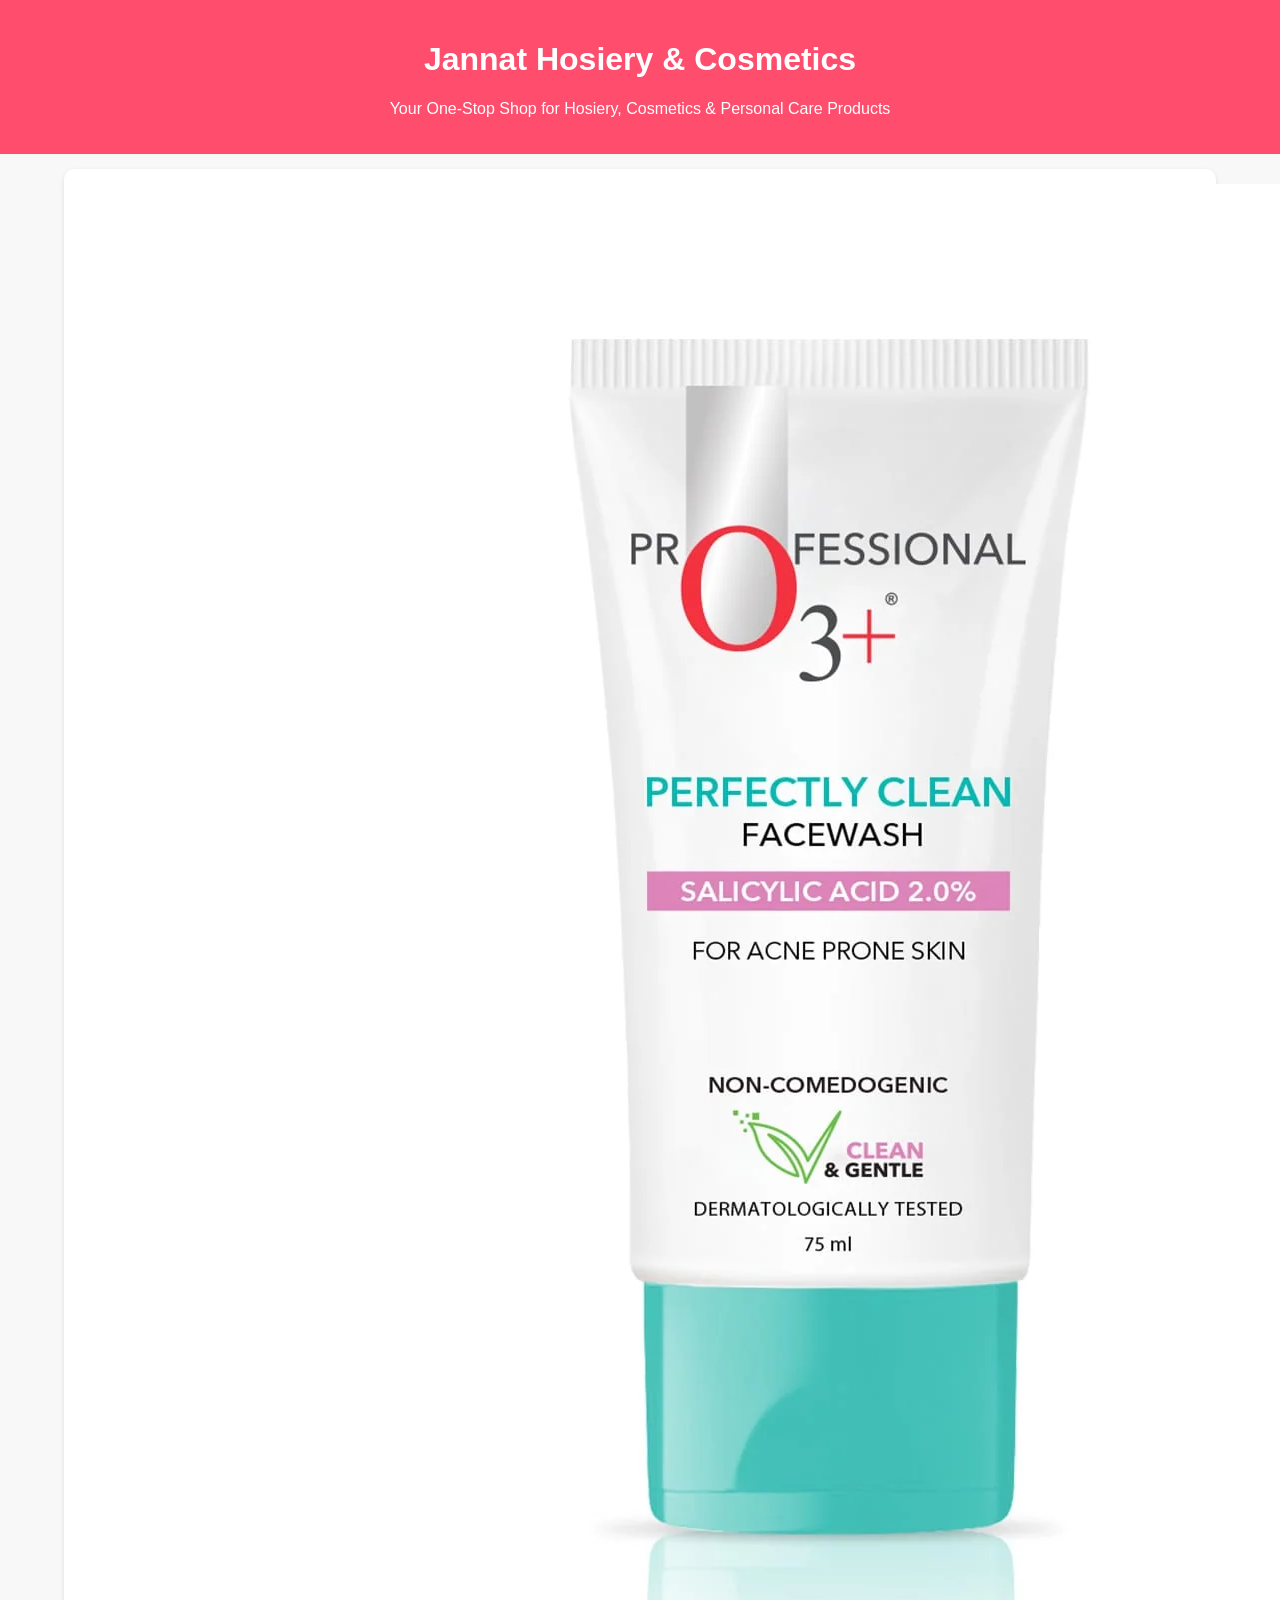
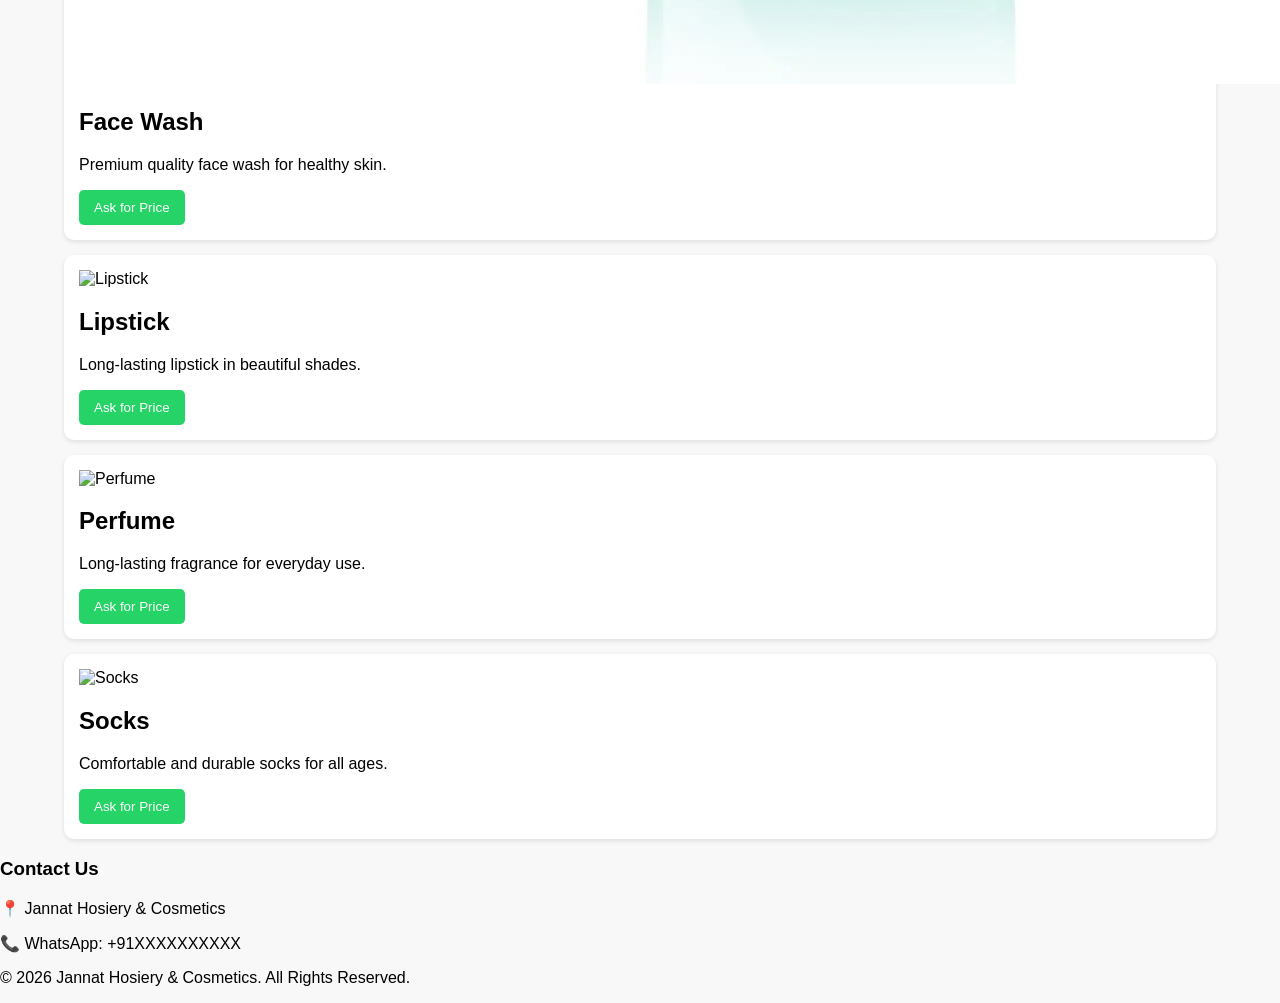
==== index.html @ c1fd45eb "Update index.html" ====
<!DOCTYPE html>
<html lang="en">

<head>
    <meta charset="UTF-8">
    <meta name="viewport" content="width=device-width, initial-scale=1.0">
    <title>Jannat Hosiery & Cosmetics</title>
    <link rel="stylesheet" href="style.css">
</head>

<body>

<header>
    <h1>Jannat Hosiery & Cosmetics</h1>
    <p>Your One-Stop Shop for Hosiery, Cosmetics & Personal Care Products</p>
</header>

<div class="container">

    <div class="product-grid">

        <div class="product">
            <img src="facewash.jpg" alt="Face Wash">

            <h2>Face Wash</h2>

            <p>Premium quality face wash for healthy skin.</p>

            <button onclick="askPrice('Face Wash')">
                Ask for Price
            </button>
        </div>

        <div class="product">
            <img src="https://via.placeholder.com/250x250?text=Lipstick" alt="Lipstick">

            <h2>Lipstick</h2>

            <p>Long-lasting lipstick in beautiful shades.</p>

            <button onclick="askPrice('Lipstick')">
                Ask for Price
            </button>
        </div>

        <div class="product">
            <img src="https://via.placeholder.com/250x250?text=Perfume" alt="Perfume">

            <h2>Perfume</h2>

            <p>Long-lasting fragrance for everyday use.</p>

            <button onclick="askPrice('Perfume')">
                Ask for Price
            </button>
        </div>

        <div class="product">
            <img src="https://via.placeholder.com/250x250?text=Socks" alt="Socks">

            <h2>Socks</h2>

            <p>Comfortable and durable socks for all ages.</p>

            <button onclick="askPrice('Socks')">
                Ask for Price
            </button>
        </div>

    </div>

</div>

<footer>
    <h3>Contact Us</h3>
    <p>📍 Jannat Hosiery & Cosmetics</p>
    <p>📞 WhatsApp: +91XXXXXXXXXX</p>
    <p>&copy; 2026 Jannat Hosiery & Cosmetics. All Rights Reserved.</p>
</footer>

<script src="script.js"></script>

</body>

</html>
---- style.css ----
body {
    font-family: Arial, sans-serif;
    margin: 0;
    padding: 0;
    background: #f8f8f8;
}

header {
    background: #ff4d6d;
    color: white;
    padding: 20px;
    text-align: center;
}

.container {
    width: 90%;
    margin: auto;
}

.product {
    background: white;
    padding: 15px;
    margin: 15px 0;
    border-radius: 10px;
    box-shadow: 0 2px 5px rgba(0,0,0,0.1);
}

button {
    background: #25D366;
    color: white;
    border: none;
    padding: 10px 15px;
    border-radius: 5px;
    cursor: pointer;
}
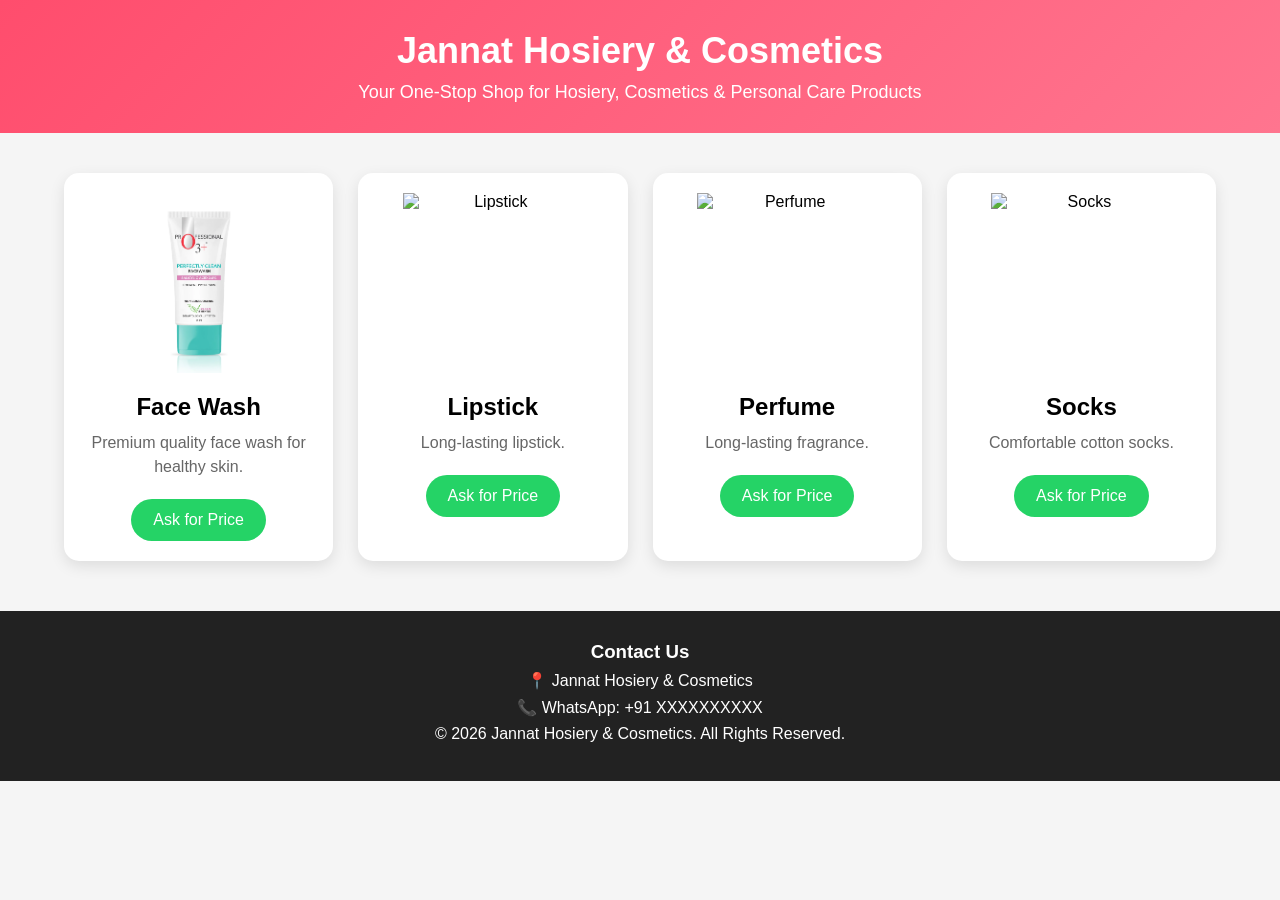
==== commit 68b18fa0: "Update index.html" ====
--- a/index.html
+++ b/index.html
@@ -5,80 +5,39 @@
     <meta charset="UTF-8">
     <meta name="viewport" content="width=device-width, initial-scale=1.0">
     <title>Jannat Hosiery & Cosmetics</title>
+
     <link rel="stylesheet" href="style.css">
 </head>
 
 <body>
 
-<header>
-    <h1>Jannat Hosiery & Cosmetics</h1>
-    <p>Your One-Stop Shop for Hosiery, Cosmetics & Personal Care Products</p>
-</header>
+    <header>
+        <h1>Jannat Hosiery & Cosmetics</h1>
+        <p>Your One-Stop Shop for Hosiery, Cosmetics & Personal Care Products</p>
+    </header>
 
-<div class="container">
+    <div class="container">
 
-    <div class="product-grid">
-
-        <div class="product">
-            <img src="facewash.jpg" alt="Face Wash">
-
-            <h2>Face Wash</h2>
-
-            <p>Premium quality face wash for healthy skin.</p>
-
-            <button onclick="askPrice('Face Wash')">
-                Ask for Price
-            </button>
-        </div>
-
-        <div class="product">
-            <img src="https://via.placeholder.com/250x250?text=Lipstick" alt="Lipstick">
-
-            <h2>Lipstick</h2>
-
-            <p>Long-lasting lipstick in beautiful shades.</p>
-
-            <button onclick="askPrice('Lipstick')">
-                Ask for Price
-            </button>
-        </div>
-
-        <div class="product">
-            <img src="https://via.placeholder.com/250x250?text=Perfume" alt="Perfume">
-
-            <h2>Perfume</h2>
-
-            <p>Long-lasting fragrance for everyday use.</p>
-
-            <button onclick="askPrice('Perfume')">
-                Ask for Price
-            </button>
-        </div>
-
-        <div class="product">
-            <img src="https://via.placeholder.com/250x250?text=Socks" alt="Socks">
-
-            <h2>Socks</h2>
-
-            <p>Comfortable and durable socks for all ages.</p>
-
-            <button onclick="askPrice('Socks')">
-                Ask for Price
-            </button>
-        </div>
+        <!-- Products will appear here automatically -->
+        <div id="products" class="product-grid"></div>
 
     </div>
 
-</div>
+    <footer>
+        <h3>Contact Us</h3>
 
-<footer>
-    <h3>Contact Us</h3>
-    <p>📍 Jannat Hosiery & Cosmetics</p>
-    <p>📞 WhatsApp: +91XXXXXXXXXX</p>
-    <p>&copy; 2026 Jannat Hosiery & Cosmetics. All Rights Reserved.</p>
-</footer>
+        <p>📍 Jannat Hosiery & Cosmetics</p>
 
-<script src="script.js"></script>
+        <p>📞 WhatsApp: +91 XXXXXXXXXX</p>
+
+        <p>&copy; 2026 Jannat Hosiery & Cosmetics. All Rights Reserved.</p>
+    </footer>
+
+    <!-- Load products first -->
+    <script src="products.js"></script>
+
+    <!-- Then load JavaScript -->
+    <script src="script.js"></script>
 
 </body>
 
--- a/style.css
+++ b/style.css
@@ -1,35 +1,134 @@
-body {
-    font-family: Arial, sans-serif;
-    margin: 0;
-    padding: 0;
-    background: #f8f8f8;
+*{
+    margin:0;
+    padding:0;
+    box-sizing:border-box;
+    font-family:Arial, Helvetica, sans-serif;
 }
 
-header {
-    background: #ff4d6d;
-    color: white;
-    padding: 20px;
-    text-align: center;
+body{
+    background:#f5f5f5;
 }
 
-.container {
-    width: 90%;
-    margin: auto;
+/* Header */
+
+header{
+    background:linear-gradient(135deg,#ff4d6d,#ff758f);
+    color:white;
+    text-align:center;
+    padding:30px 20px;
 }
 
-.product {
-    background: white;
-    padding: 15px;
-    margin: 15px 0;
-    border-radius: 10px;
-    box-shadow: 0 2px 5px rgba(0,0,0,0.1);
+header h1{
+    font-size:36px;
+    margin-bottom:10px;
 }
 
-button {
-    background: #25D366;
-    color: white;
-    border: none;
-    padding: 10px 15px;
-    border-radius: 5px;
-    cursor: pointer;
+header p{
+    font-size:18px;
 }
+
+/* Container */
+
+.container{
+    width:90%;
+    max-width:1400px;
+    margin:40px auto;
+}
+
+/* Product Grid */
+
+.product-grid{
+    display:grid;
+    grid-template-columns:repeat(auto-fit,minmax(250px,1fr));
+    gap:25px;
+}
+
+/* Product Card */
+
+.product{
+    background:white;
+    border-radius:15px;
+    padding:20px;
+    text-align:center;
+    box-shadow:0 5px 15px rgba(0,0,0,0.1);
+    transition:0.3s;
+}
+
+.product:hover{
+    transform:translateY(-8px);
+}
+
+/* Images */
+
+.product img{
+    width:180px;
+    height:180px;
+    object-fit:contain;
+    display:block;
+    margin:0 auto 20px;
+}
+
+/* Product Name */
+
+.product h2{
+    font-size:24px;
+    margin-bottom:10px;
+}
+
+/* Description */
+
+.product p{
+    color:#666;
+    margin-bottom:20px;
+    line-height:1.5;
+}
+
+/* Button */
+
+button{
+    background:#25D366;
+    color:white;
+    border:none;
+    padding:12px 22px;
+    border-radius:30px;
+    cursor:pointer;
+    font-size:16px;
+    transition:0.3s;
+}
+
+button:hover{
+    background:#1ea952;
+}
+
+/* Footer */
+
+footer{
+    background:#222;
+    color:white;
+    text-align:center;
+    padding:30px 20px;
+    margin-top:50px;
+}
+
+footer p{
+    margin:8px 0;
+}
+
+/* Mobile */
+
+@media(max-width:768px){
+
+header h1{
+    font-size:28px;
+}
+
+.product img{
+    width:150px;
+    height:150px;
+}
+
+button{
+    width:100%;
+}
+
+}
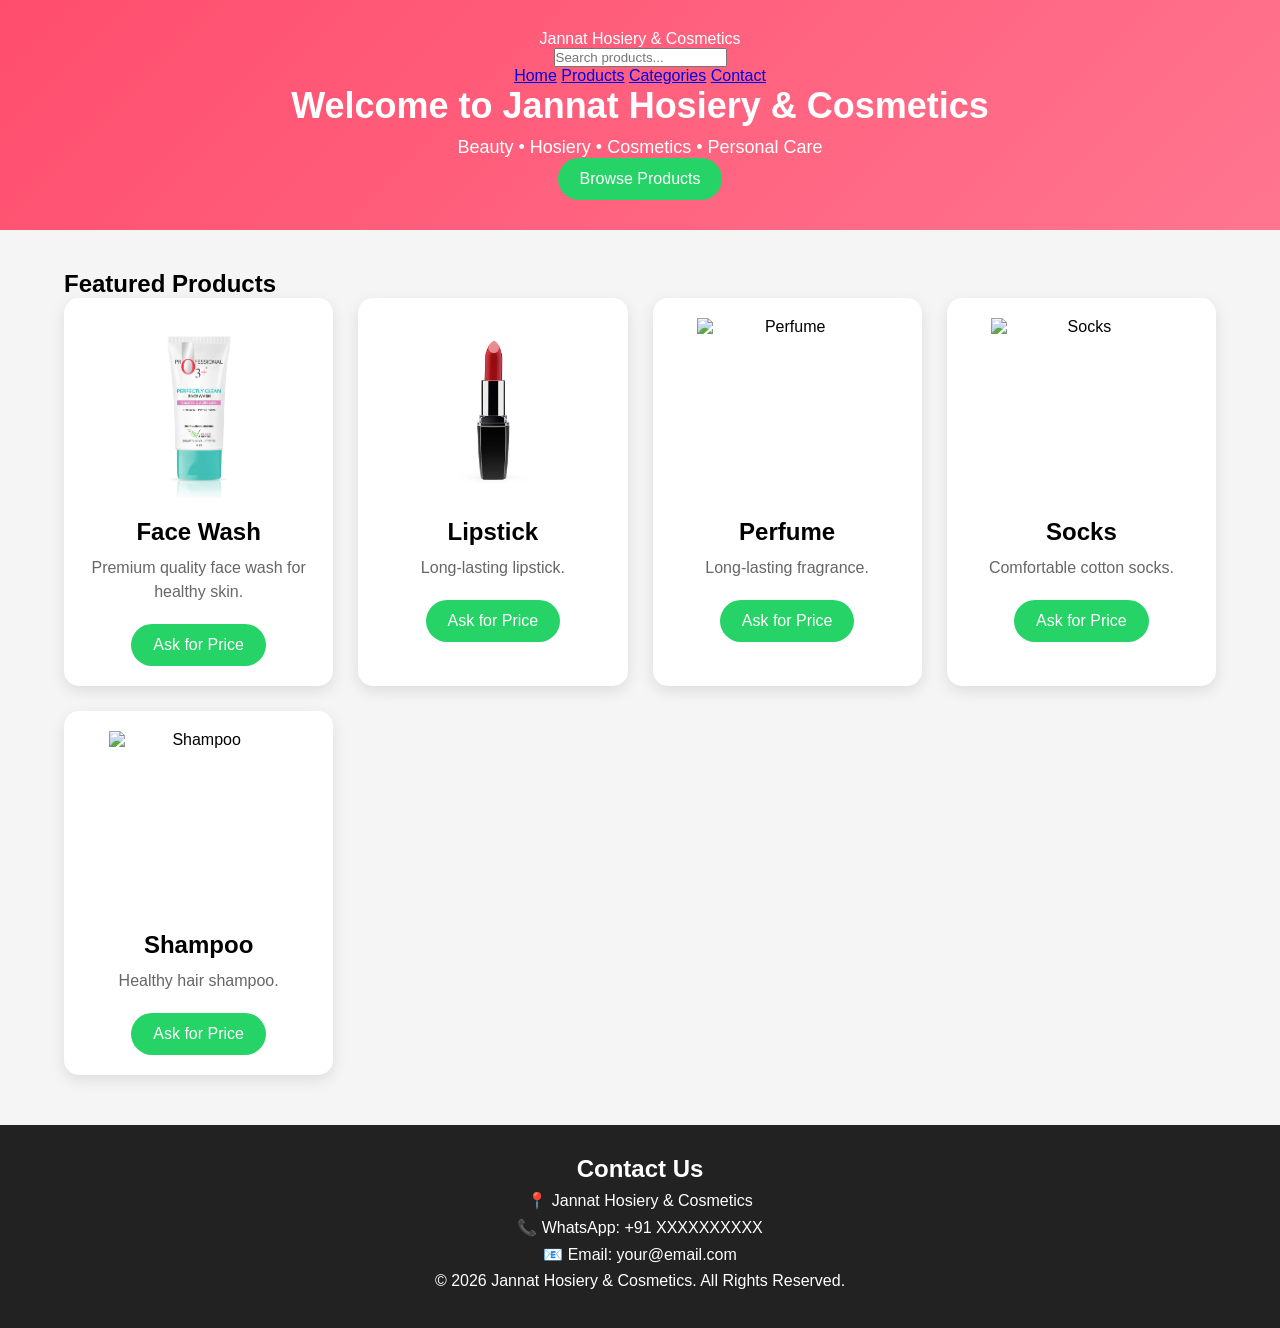
==== commit 3d4cb3b1: "Update index.html" ====
--- a/index.html
+++ b/index.html
@@ -11,32 +11,87 @@
 
 <body>
 
+    <!-- Navigation Bar -->
     <header>
-        <h1>Jannat Hosiery & Cosmetics</h1>
-        <p>Your One-Stop Shop for Hosiery, Cosmetics & Personal Care Products</p>
+
+        <div class="navbar">
+
+            <div class="logo">
+                Jannat Hosiery & Cosmetics
+            </div>
+
+            <div class="search-box">
+                <input
+                    type="text"
+                    id="search"
+                    placeholder="Search products...">
+            </div>
+
+            <nav>
+
+                <a href="#">Home</a>
+
+                <a href="#products-section">Products</a>
+
+                <a href="#">Categories</a>
+
+                <a href="#contact">Contact</a>
+
+            </nav>
+
+        </div>
+
+        <div class="hero">
+
+            <h1>Welcome to Jannat Hosiery & Cosmetics</h1>
+
+            <p>
+                Beauty • Hosiery • Cosmetics • Personal Care
+            </p>
+
+            <button onclick="document.getElementById('products-section').scrollIntoView({behavior:'smooth'})">
+                Browse Products
+            </button>
+
+        </div>
+
     </header>
 
-    <div class="container">
+    <!-- Products -->
 
-        <!-- Products will appear here automatically -->
+    <section class="container" id="products-section">
+
+        <h2 class="section-title">
+            Featured Products
+        </h2>
+
         <div id="products" class="product-grid"></div>
 
-    </div>
+    </section>
 
-    <footer>
-        <h3>Contact Us</h3>
+    <!-- Contact -->
+
+    <footer id="contact">
+
+        <h2>Contact Us</h2>
 
         <p>📍 Jannat Hosiery & Cosmetics</p>
 
         <p>📞 WhatsApp: +91 XXXXXXXXXX</p>
 
-        <p>&copy; 2026 Jannat Hosiery & Cosmetics. All Rights Reserved.</p>
+        <p>📧 Email: your@email.com</p>
+
+        <p>
+            © 2026 Jannat Hosiery & Cosmetics.
+            All Rights Reserved.
+        </p>
+
     </footer>
 
-    <!-- Load products first -->
+    <!-- Product Data -->
     <script src="products.js"></script>
 
-    <!-- Then load JavaScript -->
+    <!-- Website Functions -->
     <script src="script.js"></script>
 
 </body>
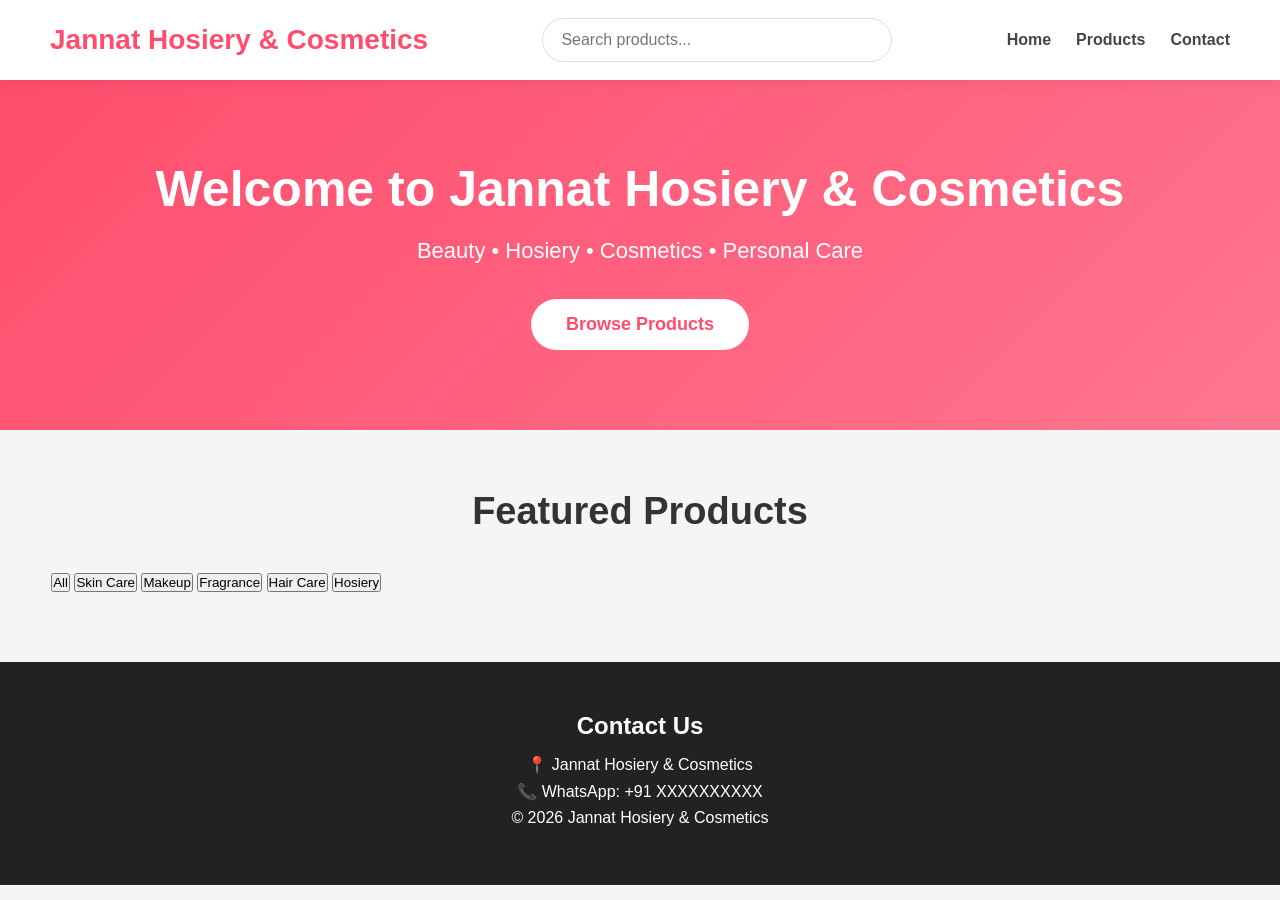
==== commit 25a10794: "Update index.html" ====
--- a/index.html
+++ b/index.html
@@ -5,94 +5,98 @@
     <meta charset="UTF-8">
     <meta name="viewport" content="width=device-width, initial-scale=1.0">
     <title>Jannat Hosiery & Cosmetics</title>
-
     <link rel="stylesheet" href="style.css">
 </head>
 
 <body>
 
-    <!-- Navigation Bar -->
-    <header>
+<header>
 
-        <div class="navbar">
+<div class="navbar">
 
-            <div class="logo">
-                Jannat Hosiery & Cosmetics
-            </div>
+<div class="logo">
+Jannat Hosiery & Cosmetics
+</div>
 
-            <div class="search-box">
-                <input
-                    type="text"
-                    id="search"
-                    placeholder="Search products...">
-            </div>
+<div class="search-box">
+<input
+type="text"
+id="search"
+placeholder="Search products...">
+</div>
 
-            <nav>
+<nav>
+<a href="#">Home</a>
+<a href="#products-section">Products</a>
+<a href="#contact">Contact</a>
+</nav>
 
-                <a href="#">Home</a>
+</div>
 
-                <a href="#products-section">Products</a>
+<div class="hero">
 
-                <a href="#">Categories</a>
+<h1>Welcome to Jannat Hosiery & Cosmetics</h1>
 
-                <a href="#contact">Contact</a>
+<p>Beauty • Hosiery • Cosmetics • Personal Care</p>
 
-            </nav>
+<button onclick="document.getElementById('products-section').scrollIntoView({behavior:'smooth'})">
+Browse Products
+</button>
 
-        </div>
+</div>
 
-        <div class="hero">
+</header>
 
-            <h1>Welcome to Jannat Hosiery & Cosmetics</h1>
+<section class="container" id="products-section">
 
-            <p>
-                Beauty • Hosiery • Cosmetics • Personal Care
-            </p>
+<h2 class="section-title">
+Featured Products
+</h2>
 
-            <button onclick="document.getElementById('products-section').scrollIntoView({behavior:'smooth'})">
-                Browse Products
-            </button>
+<div class="categories">
 
-        </div>
+<button onclick="filterCategory('All')">All</button>
 
-    </header>
+<button onclick="filterCategory('Skin Care')">
+Skin Care
+</button>
 
-    <!-- Products -->
+<button onclick="filterCategory('Makeup')">
+Makeup
+</button>
 
-    <section class="container" id="products-section">
+<button onclick="filterCategory('Fragrance')">
+Fragrance
+</button>
 
-        <h2 class="section-title">
-            Featured Products
-        </h2>
+<button onclick="filterCategory('Hair Care')">
+Hair Care
+</button>
 
-        <div id="products" class="product-grid"></div>
+<button onclick="filterCategory('Hosiery')">
+Hosiery
+</button>
 
-    </section>
+</div>
 
-    <!-- Contact -->
+<div id="products" class="product-grid"></div>
 
-    <footer id="contact">
+</section>
 
-        <h2>Contact Us</h2>
+<footer id="contact">
 
-        <p>📍 Jannat Hosiery & Cosmetics</p>
+<h2>Contact Us</h2>
 
-        <p>📞 WhatsApp: +91 XXXXXXXXXX</p>
+<p>📍 Jannat Hosiery & Cosmetics</p>
 
-        <p>📧 Email: your@email.com</p>
+<p>📞 WhatsApp: +91 XXXXXXXXXX</p>
 
-        <p>
-            © 2026 Jannat Hosiery & Cosmetics.
-            All Rights Reserved.
-        </p>
+<p>© 2026 Jannat Hosiery & Cosmetics</p>
 
-    </footer>
+</footer>
 
-    <!-- Product Data -->
-    <script src="products.js"></script>
-
-    <!-- Website Functions -->
-    <script src="script.js"></script>
+<script src="products.js"></script>
+<script src="script.js"></script>
 
 </body>
 
--- a/style.css
+++ b/style.css
@@ -1,3 +1,7 @@
+/* =========================
+   RESET
+========================= */
+
 *{
     margin:0;
     padding:0;
@@ -5,77 +9,167 @@
     font-family:Arial, Helvetica, sans-serif;
 }
 
+html{
+    scroll-behavior:smooth;
+}
+
 body{
     background:#f5f5f5;
-}
-
-/* Header */
-
-header{
+    color:#333;
+}
+
+/* =========================
+   NAVBAR
+========================= */
+
+.navbar{
+    display:flex;
+    justify-content:space-between;
+    align-items:center;
+    padding:18px 50px;
+    background:#ffffff;
+    box-shadow:0 2px 15px rgba(0,0,0,.08);
+    position:sticky;
+    top:0;
+    z-index:1000;
+}
+
+.logo{
+    font-size:28px;
+    font-weight:bold;
+    color:#ff4d6d;
+}
+
+.search-box input{
+    width:350px;
+    padding:12px 18px;
+    border-radius:30px;
+    border:1px solid #ddd;
+    outline:none;
+    font-size:16px;
+}
+
+.search-box input:focus{
+    border-color:#ff4d6d;
+}
+
+/* =========================
+   MENU
+========================= */
+
+nav{
+    display:flex;
+    gap:25px;
+}
+
+nav a{
+    text-decoration:none;
+    color:#444;
+    font-weight:bold;
+    transition:.3s;
+}
+
+nav a:hover{
+    color:#ff4d6d;
+}
+
+/* =========================
+   HERO
+========================= */
+
+.hero{
     background:linear-gradient(135deg,#ff4d6d,#ff758f);
     color:white;
     text-align:center;
-    padding:30px 20px;
-}
-
-header h1{
-    font-size:36px;
-    margin-bottom:10px;
-}
-
-header p{
+    padding:80px 20px;
+}
+
+.hero h1{
+    font-size:50px;
+    margin-bottom:20px;
+}
+
+.hero p{
+    font-size:22px;
+    margin-bottom:35px;
+}
+
+.hero button{
+    background:white;
+    color:#ff4d6d;
+    border:none;
+    padding:15px 35px;
+    border-radius:35px;
     font-size:18px;
-}
-
-/* Container */
+    font-weight:bold;
+    cursor:pointer;
+    transition:.3s;
+}
+
+.hero button:hover{
+    transform:scale(1.05);
+    background:#ffe4eb;
+}
+
+/* =========================
+   CONTAINER
+========================= */
 
 .container{
-    width:90%;
+    width:92%;
     max-width:1400px;
-    margin:40px auto;
-}
-
-/* Product Grid */
+    margin:60px auto;
+}
+
+.section-title{
+    text-align:center;
+    font-size:38px;
+    margin-bottom:40px;
+    color:#333;
+}
+
+/* =========================
+   PRODUCT GRID
+========================= */
 
 .product-grid{
     display:grid;
-    grid-template-columns:repeat(auto-fit,minmax(250px,1fr));
-    gap:25px;
-}
-
-/* Product Card */
+    grid-template-columns:repeat(auto-fit,minmax(260px,1fr));
+    gap:30px;
+}
+
+/* =========================
+   PRODUCT CARD
+========================= */
 
 .product{
     background:white;
-    border-radius:15px;
+    border-radius:18px;
+    overflow:hidden;
+    text-align:center;
     padding:20px;
-    text-align:center;
-    box-shadow:0 5px 15px rgba(0,0,0,0.1);
-    transition:0.3s;
+    box-shadow:0 5px 18px rgba(0,0,0,.08);
+    transition:.3s;
 }
 
 .product:hover{
-    transform:translateY(-8px);
-}
-
-/* Images */
+    transform:translateY(-10px);
+    box-shadow:0 15px 30px rgba(0,0,0,.15);
+}
 
 .product img{
     width:180px;
     height:180px;
     object-fit:contain;
+    margin:auto;
     display:block;
-    margin:0 auto 20px;
-}
-
-/* Product Name */
+}
 
 .product h2{
+    margin-top:20px;
+    margin-bottom:10px;
     font-size:24px;
-    margin-bottom:10px;
-}
-
-/* Description */
+}
 
 .product p{
     color:#666;
@@ -83,43 +177,75 @@
     line-height:1.5;
 }
 
-/* Button */
-
-button{
+/* =========================
+   BUTTON
+========================= */
+
+.product button{
     background:#25D366;
     color:white;
     border:none;
-    padding:12px 22px;
+    padding:12px 24px;
     border-radius:30px;
     cursor:pointer;
     font-size:16px;
-    transition:0.3s;
-}
-
-button:hover{
-    background:#1ea952;
-}
-
-/* Footer */
+    font-weight:bold;
+    transition:.3s;
+}
+
+.product button:hover{
+    background:#1faa55;
+    transform:scale(1.05);
+}
+
+/* =========================
+   FOOTER
+========================= */
 
 footer{
     background:#222;
     color:white;
     text-align:center;
-    padding:30px 20px;
-    margin-top:50px;
+    padding:50px 20px;
+    margin-top:70px;
+}
+
+footer h2{
+    margin-bottom:15px;
 }
 
 footer p{
     margin:8px 0;
 }
 
-/* Mobile */
-
-@media(max-width:768px){
-
-header h1{
-    font-size:28px;
+/* =========================
+   MOBILE
+========================= */
+
+@media(max-width:900px){
+
+.navbar{
+    flex-direction:column;
+    gap:20px;
+    padding:20px;
+}
+
+.search-box input{
+    width:100%;
+    max-width:350px;
+}
+
+nav{
+    flex-wrap:wrap;
+    justify-content:center;
+}
+
+.hero h1{
+    font-size:36px;
+}
+
+.hero p{
+    font-size:18px;
 }
 
 .product img{
@@ -127,8 +253,7 @@
     height:150px;
 }
 
-button{
-    width:100%;
-}
-
-}
+}
+}
+
+}
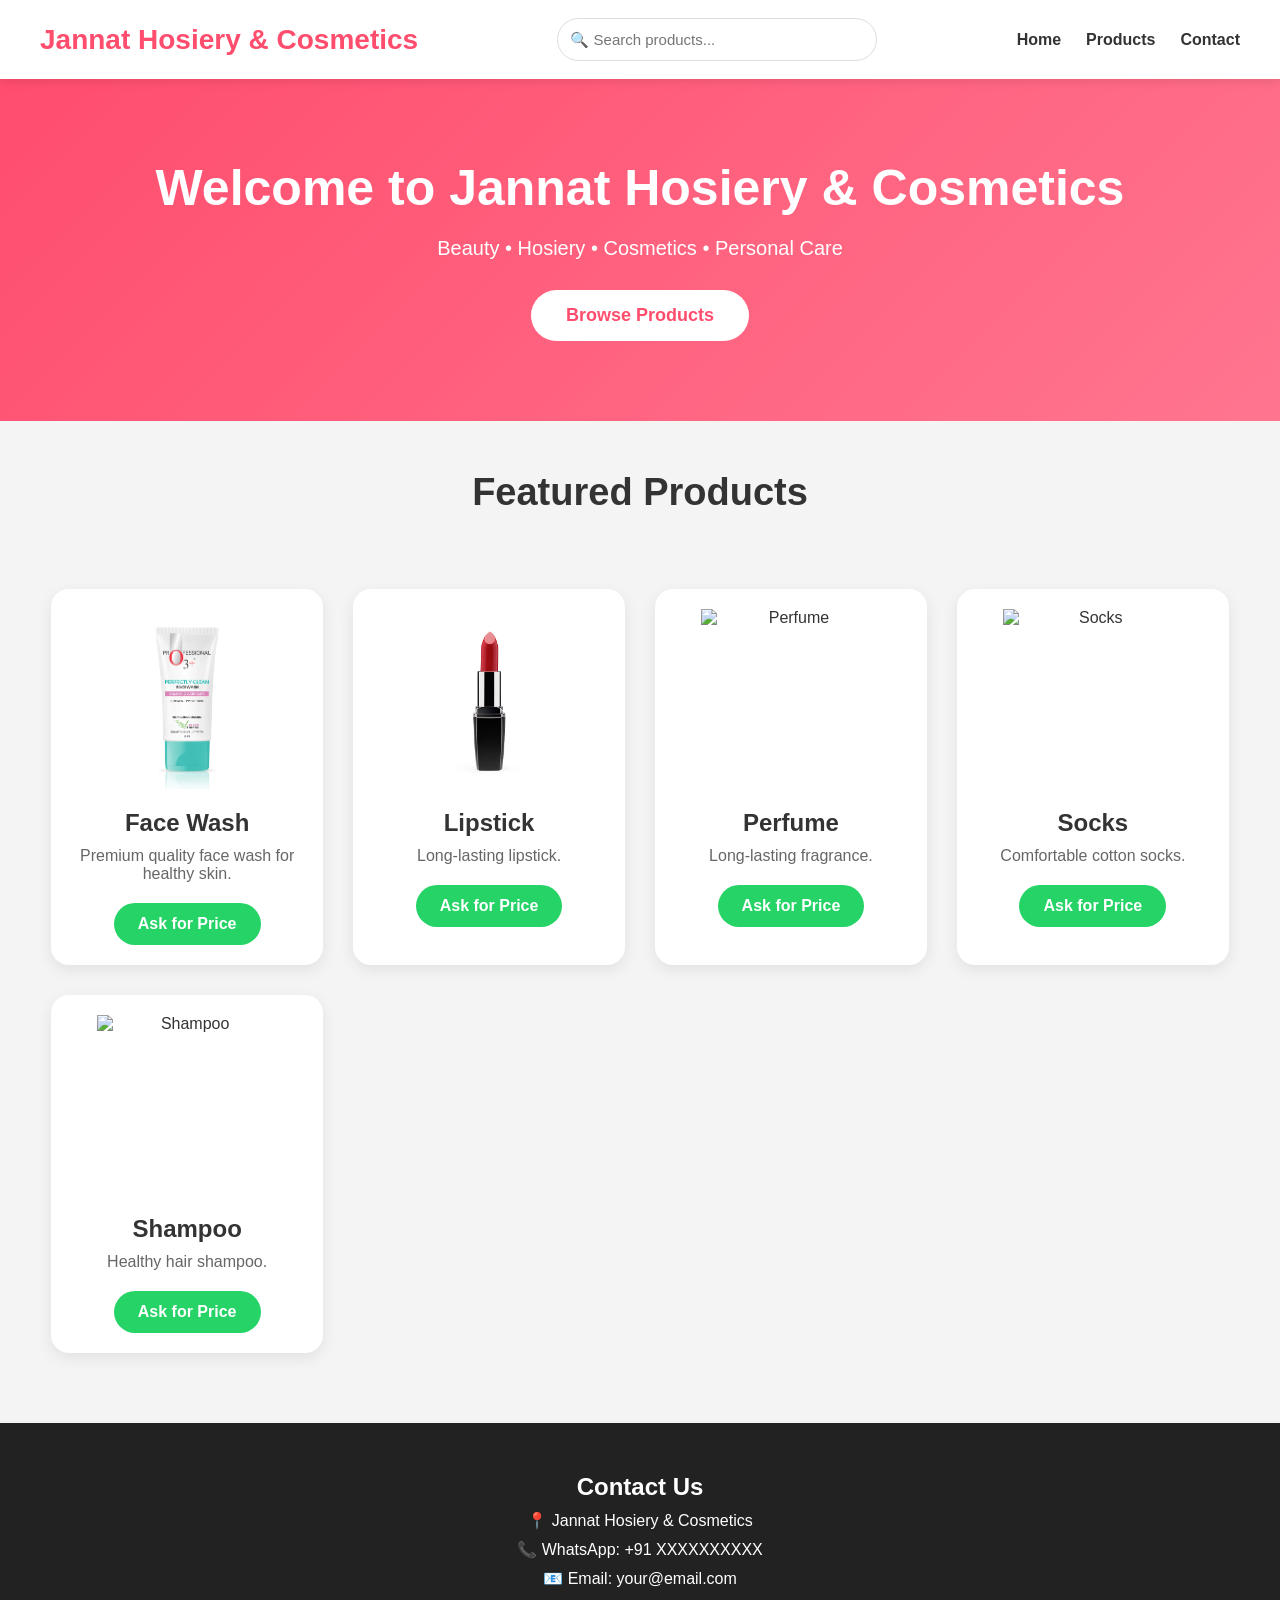
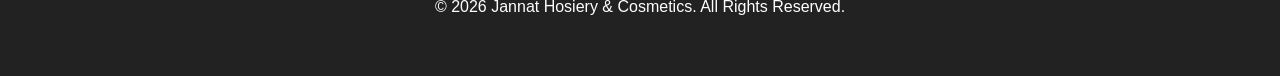
==== commit 5a2d761c: "Update index.html" ====
--- a/index.html
+++ b/index.html
@@ -5,98 +5,113 @@
     <meta charset="UTF-8">
     <meta name="viewport" content="width=device-width, initial-scale=1.0">
     <title>Jannat Hosiery & Cosmetics</title>
+
     <link rel="stylesheet" href="style.css">
 </head>
 
 <body>
 
-<header>
+    <!-- =========================
+         NAVIGATION BAR
+    ========================== -->
 
-<div class="navbar">
+    <header>
 
-<div class="logo">
-Jannat Hosiery & Cosmetics
-</div>
+        <div class="navbar">
 
-<div class="search-box">
-<input
-type="text"
-id="search"
-placeholder="Search products...">
-</div>
+            <div class="logo">
+                Jannat Hosiery & Cosmetics
+            </div>
 
-<nav>
-<a href="#">Home</a>
-<a href="#products-section">Products</a>
-<a href="#contact">Contact</a>
-</nav>
+            <div class="search-box">
+                <input
+                    type="text"
+                    id="search"
+                    placeholder="🔍 Search products...">
+            </div>
 
-</div>
+            <nav>
 
-<div class="hero">
+                <a href="#">Home</a>
 
-<h1>Welcome to Jannat Hosiery & Cosmetics</h1>
+                <a href="#products-section">Products</a>
 
-<p>Beauty • Hosiery • Cosmetics • Personal Care</p>
+                <a href="#contact">Contact</a>
 
-<button onclick="document.getElementById('products-section').scrollIntoView({behavior:'smooth'})">
-Browse Products
-</button>
+            </nav>
 
-</div>
+        </div>
 
-</header>
+        <!-- Hero Section -->
 
-<section class="container" id="products-section">
+        <div class="hero">
 
-<h2 class="section-title">
-Featured Products
-</h2>
+            <h1>Welcome to Jannat Hosiery & Cosmetics</h1>
 
-<div class="categories">
+            <p>
+                Beauty • Hosiery • Cosmetics • Personal Care
+            </p>
 
-<button onclick="filterCategory('All')">All</button>
+            <button onclick="document.getElementById('products-section').scrollIntoView({behavior:'smooth'})">
 
-<button onclick="filterCategory('Skin Care')">
-Skin Care
-</button>
+                Browse Products
 
-<button onclick="filterCategory('Makeup')">
-Makeup
-</button>
+            </button>
 
-<button onclick="filterCategory('Fragrance')">
-Fragrance
-</button>
+        </div>
 
-<button onclick="filterCategory('Hair Care')">
-Hair Care
-</button>
+    </header>
 
-<button onclick="filterCategory('Hosiery')">
-Hosiery
-</button>
+    <!-- =========================
+         PRODUCTS
+    ========================== -->
 
-</div>
+    <section class="container" id="products-section">
 
-<div id="products" class="product-grid"></div>
+        <h2 class="section-title">
 
-</section>
+            Featured Products
 
-<footer id="contact">
+        </h2>
 
-<h2>Contact Us</h2>
+        <!-- Categories generated automatically -->
 
-<p>📍 Jannat Hosiery & Cosmetics</p>
+        <div id="categories" class="categories"></div>
 
-<p>📞 WhatsApp: +91 XXXXXXXXXX</p>
+        <!-- Products generated automatically -->
 
-<p>© 2026 Jannat Hosiery & Cosmetics</p>
+        <div id="products" class="product-grid"></div>
 
-</footer>
+    </section>
 
-<script src="products.js"></script>
-<script src="script.js"></script>
+    <!-- =========================
+         FOOTER
+    ========================== -->
+
+    <footer id="contact">
+
+        <h2>Contact Us</h2>
+
+        <p>📍 Jannat Hosiery & Cosmetics</p>
+
+        <p>📞 WhatsApp: +91 XXXXXXXXXX</p>
+
+        <p>📧 Email: your@email.com</p>
+
+        <p>
+            © 2026 Jannat Hosiery & Cosmetics.
+            All Rights Reserved.
+        </p>
+
+    </footer>
+
+    <!-- Load product data first -->
+
+    <script src="products.js"></script>
+
+    <!-- Website functionality -->
+
+    <script src="script.js"></script>
 
 </body>
 
--- a/style.css
+++ b/style.css
@@ -1,6 +1,6 @@
-/* =========================
+/* ===========================
    RESET
-========================= */
+=========================== */
 
 *{
     margin:0;
@@ -14,21 +14,21 @@
 }
 
 body{
-    background:#f5f5f5;
+    background:#f4f4f4;
     color:#333;
 }
 
-/* =========================
+/* ===========================
    NAVBAR
-========================= */
+=========================== */
 
 .navbar{
     display:flex;
     justify-content:space-between;
     align-items:center;
-    padding:18px 50px;
-    background:#ffffff;
-    box-shadow:0 2px 15px rgba(0,0,0,.08);
+    padding:18px 40px;
+    background:white;
+    box-shadow:0 2px 10px rgba(0,0,0,.1);
     position:sticky;
     top:0;
     z-index:1000;
@@ -41,21 +41,17 @@
 }
 
 .search-box input{
-    width:350px;
-    padding:12px 18px;
+    width:320px;
+    padding:12px;
     border-radius:30px;
     border:1px solid #ddd;
     outline:none;
-    font-size:16px;
+    font-size:15px;
 }
 
 .search-box input:focus{
     border-color:#ff4d6d;
 }
-
-/* =========================
-   MENU
-========================= */
 
 nav{
     display:flex;
@@ -64,7 +60,7 @@
 
 nav a{
     text-decoration:none;
-    color:#444;
+    color:#333;
     font-weight:bold;
     transition:.3s;
 }
@@ -73,9 +69,9 @@
     color:#ff4d6d;
 }
 
-/* =========================
+/* ===========================
    HERO
-========================= */
+=========================== */
 
 .hero{
     background:linear-gradient(135deg,#ff4d6d,#ff758f);
@@ -90,8 +86,8 @@
 }
 
 .hero p{
-    font-size:22px;
-    margin-bottom:35px;
+    font-size:20px;
+    margin-bottom:30px;
 }
 
 .hero button{
@@ -99,7 +95,7 @@
     color:#ff4d6d;
     border:none;
     padding:15px 35px;
-    border-radius:35px;
+    border-radius:40px;
     font-size:18px;
     font-weight:bold;
     cursor:pointer;
@@ -108,29 +104,56 @@
 
 .hero button:hover{
     transform:scale(1.05);
-    background:#ffe4eb;
-}
-
-/* =========================
+}
+
+/* ===========================
    CONTAINER
-========================= */
+=========================== */
 
 .container{
     width:92%;
     max-width:1400px;
-    margin:60px auto;
+    margin:50px auto;
 }
 
 .section-title{
     text-align:center;
     font-size:38px;
+    margin-bottom:35px;
+}
+
+/* ===========================
+   CATEGORY BUTTONS
+=========================== */
+
+.categories{
+    display:flex;
+    justify-content:center;
+    flex-wrap:wrap;
+    gap:15px;
     margin-bottom:40px;
+}
+
+.categories button{
+    background:white;
     color:#333;
-}
-
-/* =========================
+    border:2px solid #ff4d6d;
+    padding:12px 25px;
+    border-radius:30px;
+    cursor:pointer;
+    font-size:15px;
+    font-weight:bold;
+    transition:.3s;
+}
+
+.categories button:hover{
+    background:#ff4d6d;
+    color:white;
+}
+
+/* ===========================
    PRODUCT GRID
-========================= */
+=========================== */
 
 .product-grid{
     display:grid;
@@ -138,23 +161,18 @@
     gap:30px;
 }
 
-/* =========================
-   PRODUCT CARD
-========================= */
-
 .product{
     background:white;
     border-radius:18px;
     overflow:hidden;
     text-align:center;
     padding:20px;
-    box-shadow:0 5px 18px rgba(0,0,0,.08);
+    box-shadow:0 5px 15px rgba(0,0,0,.08);
     transition:.3s;
 }
 
 .product:hover{
-    transform:translateY(-10px);
-    box-shadow:0 15px 30px rgba(0,0,0,.15);
+    transform:translateY(-8px);
 }
 
 .product img{
@@ -166,20 +184,13 @@
 }
 
 .product h2{
-    margin-top:20px;
-    margin-bottom:10px;
-    font-size:24px;
+    margin:20px 0 10px;
 }
 
 .product p{
     color:#666;
     margin-bottom:20px;
-    line-height:1.5;
-}
-
-/* =========================
-   BUTTON
-========================= */
+}
 
 .product button{
     background:#25D366;
@@ -195,12 +206,11 @@
 
 .product button:hover{
     background:#1faa55;
-    transform:scale(1.05);
-}
-
-/* =========================
+}
+
+/* ===========================
    FOOTER
-========================= */
+=========================== */
 
 footer{
     background:#222;
@@ -210,34 +220,23 @@
     margin-top:70px;
 }
 
-footer h2{
-    margin-bottom:15px;
-}
-
 footer p{
-    margin:8px 0;
-}
-
-/* =========================
+    margin:10px 0;
+}
+
+/* ===========================
    MOBILE
-========================= */
+=========================== */
 
 @media(max-width:900px){
 
 .navbar{
     flex-direction:column;
     gap:20px;
-    padding:20px;
 }
 
 .search-box input{
     width:100%;
-    max-width:350px;
-}
-
-nav{
-    flex-wrap:wrap;
-    justify-content:center;
 }
 
 .hero h1{
@@ -248,12 +247,4 @@
     font-size:18px;
 }
 
-.product img{
-    width:150px;
-    height:150px;
-}
-
-}
-}
-
-}
+}
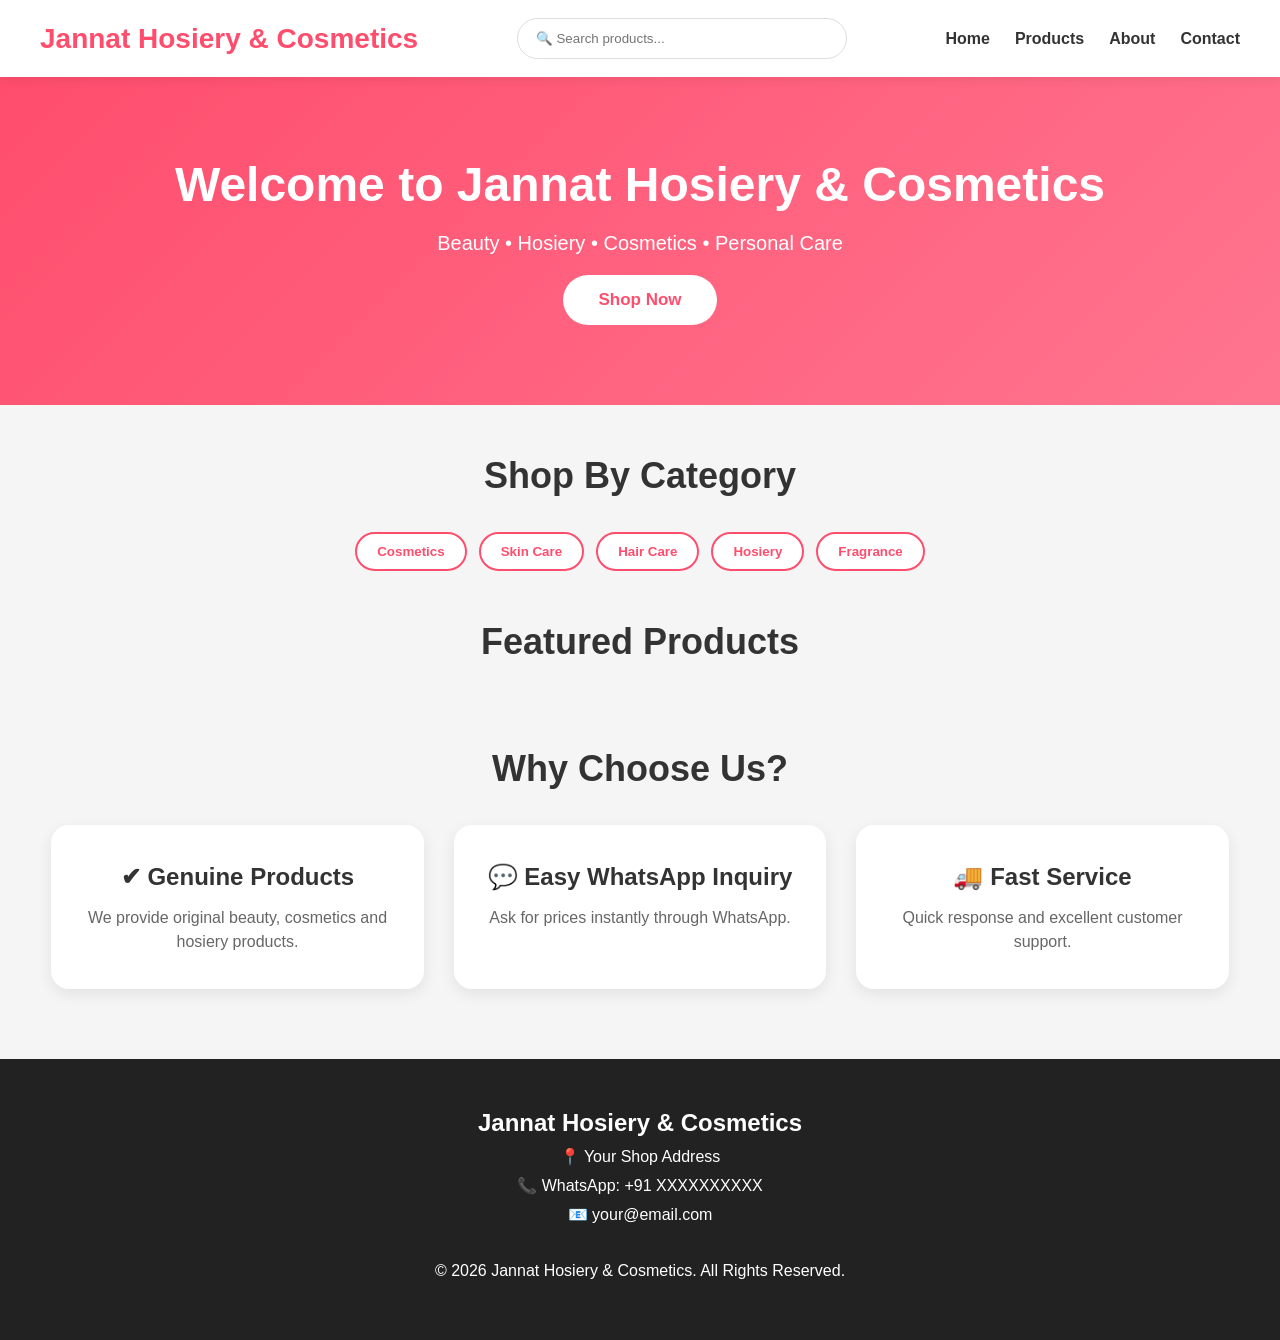
==== commit 21dea3a2: "Update index.html" ====
--- a/index.html
+++ b/index.html
@@ -2,116 +2,184 @@
 <html lang="en">
 
 <head>
+
     <meta charset="UTF-8">
+
     <meta name="viewport" content="width=device-width, initial-scale=1.0">
+
     <title>Jannat Hosiery & Cosmetics</title>
 
     <link rel="stylesheet" href="style.css">
+
 </head>
 
 <body>
 
-    <!-- =========================
-         NAVIGATION BAR
-    ========================== -->
+<!-- ================= NAVBAR ================= -->
 
-    <header>
+<header>
 
-        <div class="navbar">
+    <div class="navbar">
 
-            <div class="logo">
-                Jannat Hosiery & Cosmetics
-            </div>
+        <div class="logo">
+            Jannat Hosiery & Cosmetics
+        </div>
 
-            <div class="search-box">
-                <input
-                    type="text"
-                    id="search"
-                    placeholder="🔍 Search products...">
-            </div>
+        <div class="search-box">
 
-            <nav>
-
-                <a href="#">Home</a>
-
-                <a href="#products-section">Products</a>
-
-                <a href="#contact">Contact</a>
-
-            </nav>
+            <input
+                type="text"
+                id="search"
+                placeholder="🔍 Search products...">
 
         </div>
 
-        <!-- Hero Section -->
+        <nav>
 
-        <div class="hero">
+            <a href="index.html">Home</a>
 
-            <h1>Welcome to Jannat Hosiery & Cosmetics</h1>
+            <a href="products.html">Products</a>
+
+            <a href="about.html">About</a>
+
+            <a href="contact.html">Contact</a>
+
+        </nav>
+
+    </div>
+
+</header>
+
+<!-- ================= HERO ================= -->
+
+<section class="hero">
+
+    <h1>Welcome to Jannat Hosiery & Cosmetics</h1>
+
+    <p>
+        Beauty • Hosiery • Cosmetics • Personal Care
+    </p>
+
+    <button onclick="window.location='products.html'">
+        Shop Now
+    </button>
+
+</section>
+
+<!-- ================= CATEGORIES ================= -->
+
+<section class="container">
+
+    <h2 class="section-title">
+        Shop By Category
+    </h2>
+
+    <div class="categories">
+
+        <button onclick="window.location='products.html'">
+            Cosmetics
+        </button>
+
+        <button onclick="window.location='products.html'">
+            Skin Care
+        </button>
+
+        <button onclick="window.location='products.html'">
+            Hair Care
+        </button>
+
+        <button onclick="window.location='products.html'">
+            Hosiery
+        </button>
+
+        <button onclick="window.location='products.html'">
+            Fragrance
+        </button>
+
+    </div>
+
+</section>
+
+<!-- ================= FEATURED PRODUCTS ================= -->
+
+<section class="container">
+
+    <h2 class="section-title">
+        Featured Products
+    </h2>
+
+    <div id="products" class="product-grid"></div>
+
+</section>
+
+<!-- ================= WHY CHOOSE US ================= -->
+
+<section class="container">
+
+    <h2 class="section-title">
+        Why Choose Us?
+    </h2>
+
+    <div class="product-grid">
+
+        <div class="product">
+
+            <h2>✔ Genuine Products</h2>
 
             <p>
-                Beauty • Hosiery • Cosmetics • Personal Care
+                We provide original beauty, cosmetics and hosiery products.
             </p>
-
-            <button onclick="document.getElementById('products-section').scrollIntoView({behavior:'smooth'})">
-
-                Browse Products
-
-            </button>
 
         </div>
 
-    </header>
+        <div class="product">
 
-    <!-- =========================
-         PRODUCTS
-    ========================== -->
+            <h2>💬 Easy WhatsApp Inquiry</h2>
 
-    <section class="container" id="products-section">
+            <p>
+                Ask for prices instantly through WhatsApp.
+            </p>
 
-        <h2 class="section-title">
+        </div>
 
-            Featured Products
+        <div class="product">
 
-        </h2>
+            <h2>🚚 Fast Service</h2>
 
-        <!-- Categories generated automatically -->
+            <p>
+                Quick response and excellent customer support.
+            </p>
 
-        <div id="categories" class="categories"></div>
+        </div>
 
-        <!-- Products generated automatically -->
+    </div>
 
-        <div id="products" class="product-grid"></div>
+</section>
 
-    </section>
+<!-- ================= FOOTER ================= -->
 
-    <!-- =========================
-         FOOTER
-    ========================== -->
+<footer>
 
-    <footer id="contact">
+    <h2>Jannat Hosiery & Cosmetics</h2>
 
-        <h2>Contact Us</h2>
+    <p>📍 Your Shop Address</p>
 
-        <p>📍 Jannat Hosiery & Cosmetics</p>
+    <p>📞 WhatsApp: +91 XXXXXXXXXX</p>
 
-        <p>📞 WhatsApp: +91 XXXXXXXXXX</p>
+    <p>📧 your@email.com</p>
 
-        <p>📧 Email: your@email.com</p>
+    <br>
 
-        <p>
-            © 2026 Jannat Hosiery & Cosmetics.
-            All Rights Reserved.
-        </p>
+    <p>
+        © 2026 Jannat Hosiery & Cosmetics.
+        All Rights Reserved.
+    </p>
 
-    </footer>
+</footer>
 
-    <!-- Load product data first -->
+<script src="products.js"></script>
 
-    <script src="products.js"></script>
-
-    <!-- Website functionality -->
-
-    <script src="script.js"></script>
+<script src="script.js"></script>
 
 </body>
 
--- a/style.css
+++ b/style.css
@@ -6,7 +6,7 @@
     margin:0;
     padding:0;
     box-sizing:border-box;
-    font-family:Arial, Helvetica, sans-serif;
+    font-family:Arial,Helvetica,sans-serif;
 }
 
 html{
@@ -14,7 +14,7 @@
 }
 
 body{
-    background:#f4f4f4;
+    background:#f5f5f5;
     color:#333;
 }
 
@@ -27,8 +27,8 @@
     justify-content:space-between;
     align-items:center;
     padding:18px 40px;
-    background:white;
-    box-shadow:0 2px 10px rgba(0,0,0,.1);
+    background:#fff;
+    box-shadow:0 2px 12px rgba(0,0,0,.08);
     position:sticky;
     top:0;
     z-index:1000;
@@ -41,12 +41,11 @@
 }
 
 .search-box input{
-    width:320px;
-    padding:12px;
+    width:330px;
+    padding:12px 18px;
+    border:1px solid #ddd;
     border-radius:30px;
-    border:1px solid #ddd;
     outline:none;
-    font-size:15px;
 }
 
 .search-box input:focus{
@@ -62,7 +61,6 @@
     text-decoration:none;
     color:#333;
     font-weight:bold;
-    transition:.3s;
 }
 
 nav a:hover{
@@ -81,13 +79,12 @@
 }
 
 .hero h1{
-    font-size:50px;
-    margin-bottom:20px;
+    font-size:48px;
 }
 
 .hero p{
+    margin:20px 0;
     font-size:20px;
-    margin-bottom:30px;
 }
 
 .hero button{
@@ -95,15 +92,10 @@
     color:#ff4d6d;
     border:none;
     padding:15px 35px;
-    border-radius:40px;
-    font-size:18px;
-    font-weight:bold;
+    border-radius:30px;
     cursor:pointer;
-    transition:.3s;
-}
-
-.hero button:hover{
-    transform:scale(1.05);
+    font-size:17px;
+    font-weight:bold;
 }
 
 /* ===========================
@@ -118,8 +110,8 @@
 
 .section-title{
     text-align:center;
-    font-size:38px;
     margin-bottom:35px;
+    font-size:36px;
 }
 
 /* ===========================
@@ -128,20 +120,19 @@
 
 .categories{
     display:flex;
+    flex-wrap:wrap;
     justify-content:center;
-    flex-wrap:wrap;
-    gap:15px;
+    gap:12px;
     margin-bottom:40px;
 }
 
 .categories button{
+    border:2px solid #ff4d6d;
     background:white;
-    color:#333;
-    border:2px solid #ff4d6d;
-    padding:12px 25px;
+    color:#ff4d6d;
+    padding:10px 20px;
     border-radius:30px;
     cursor:pointer;
-    font-size:15px;
     font-weight:bold;
     transition:.3s;
 }
@@ -157,55 +148,123 @@
 
 .product-grid{
     display:grid;
-    grid-template-columns:repeat(auto-fit,minmax(260px,1fr));
+    grid-template-columns:repeat(auto-fit,minmax(270px,1fr));
     gap:30px;
 }
+
+/* ===========================
+   PRODUCT CARD
+=========================== */
 
 .product{
     background:white;
     border-radius:18px;
-    overflow:hidden;
+    padding:20px;
     text-align:center;
-    padding:20px;
+    position:relative;
     box-shadow:0 5px 15px rgba(0,0,0,.08);
     transition:.3s;
 }
 
 .product:hover{
     transform:translateY(-8px);
+    box-shadow:0 12px 25px rgba(0,0,0,.15);
 }
 
 .product img{
     width:180px;
     height:180px;
     object-fit:contain;
-    margin:auto;
-    display:block;
+    transition:.3s;
+}
+
+.product:hover img{
+    transform:scale(1.08);
 }
 
 .product h2{
-    margin:20px 0 10px;
+    margin-top:18px;
+    margin-bottom:10px;
 }
 
 .product p{
     color:#666;
-    margin-bottom:20px;
-}
+    margin:15px 0;
+    line-height:1.5;
+}
+
+/* ===========================
+   BADGE
+=========================== */
+
+.badge{
+    position:absolute;
+    top:15px;
+    left:15px;
+    background:#ff4d6d;
+    color:white;
+    padding:6px 12px;
+    border-radius:20px;
+    font-size:12px;
+    font-weight:bold;
+}
+
+/* ===========================
+   WISHLIST
+=========================== */
+
+.wishlist{
+    position:absolute;
+    top:15px;
+    right:15px;
+    font-size:24px;
+    cursor:pointer;
+    color:#bbb;
+    transition:.3s;
+}
+
+.wishlist:hover{
+    color:red;
+}
+
+/* ===========================
+   BRAND
+=========================== */
+
+.brand{
+    display:block;
+    color:#888;
+    font-size:14px;
+    margin-top:15px;
+}
+
+/* ===========================
+   RATING
+=========================== */
+
+.rating{
+    color:#ff9800;
+    font-weight:bold;
+    margin:10px 0;
+}
+
+/* ===========================
+   BUTTON
+=========================== */
 
 .product button{
     background:#25D366;
     color:white;
     border:none;
-    padding:12px 24px;
+    padding:12px 22px;
     border-radius:30px;
     cursor:pointer;
-    font-size:16px;
-    font-weight:bold;
-    transition:.3s;
+    font-size:15px;
+    font-weight:bold;
 }
 
 .product button:hover{
-    background:#1faa55;
+    background:#1da851;
 }
 
 /* ===========================
@@ -213,11 +272,11 @@
 =========================== */
 
 footer{
+    margin-top:70px;
     background:#222;
     color:white;
     text-align:center;
     padding:50px 20px;
-    margin-top:70px;
 }
 
 footer p{
@@ -240,11 +299,16 @@
 }
 
 .hero h1{
-    font-size:36px;
+    font-size:34px;
 }
 
 .hero p{
     font-size:18px;
 }
 
-}
+.product img{
+    width:150px;
+    height:150px;
+}
+
+}
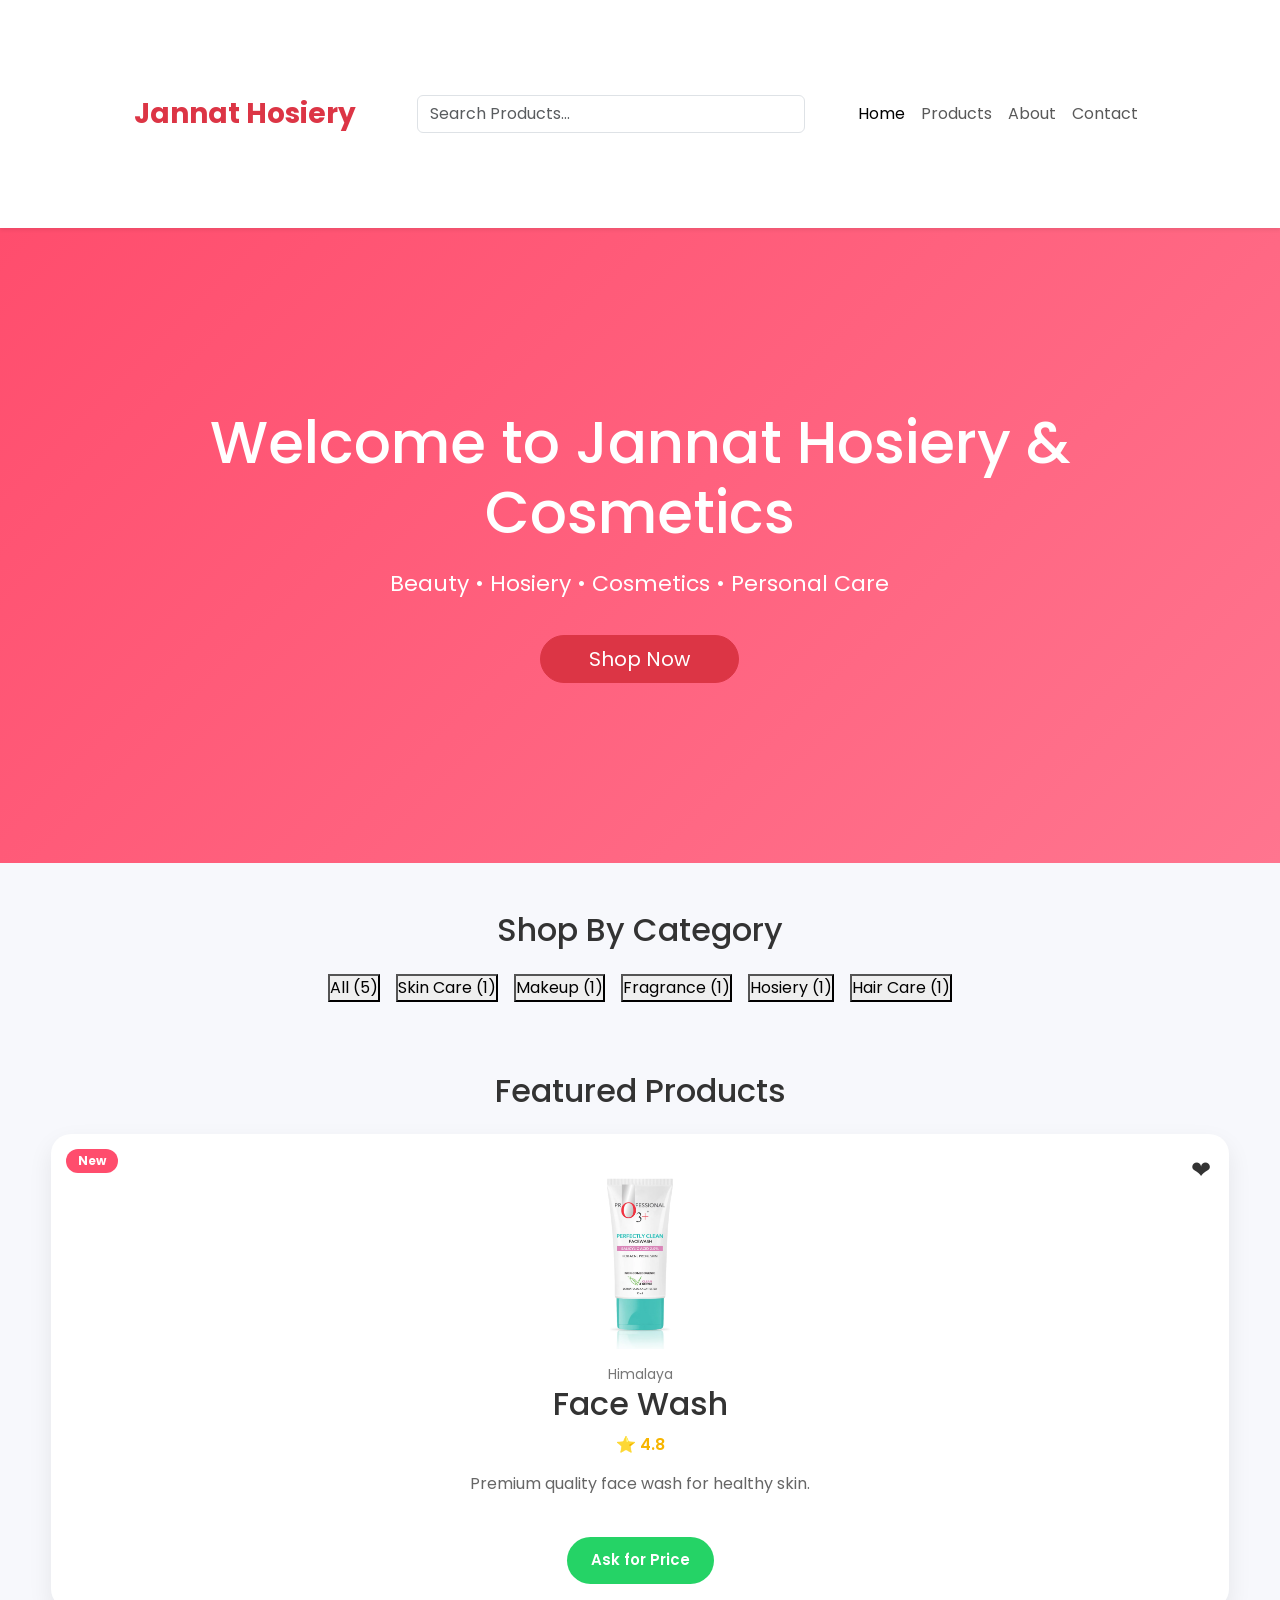
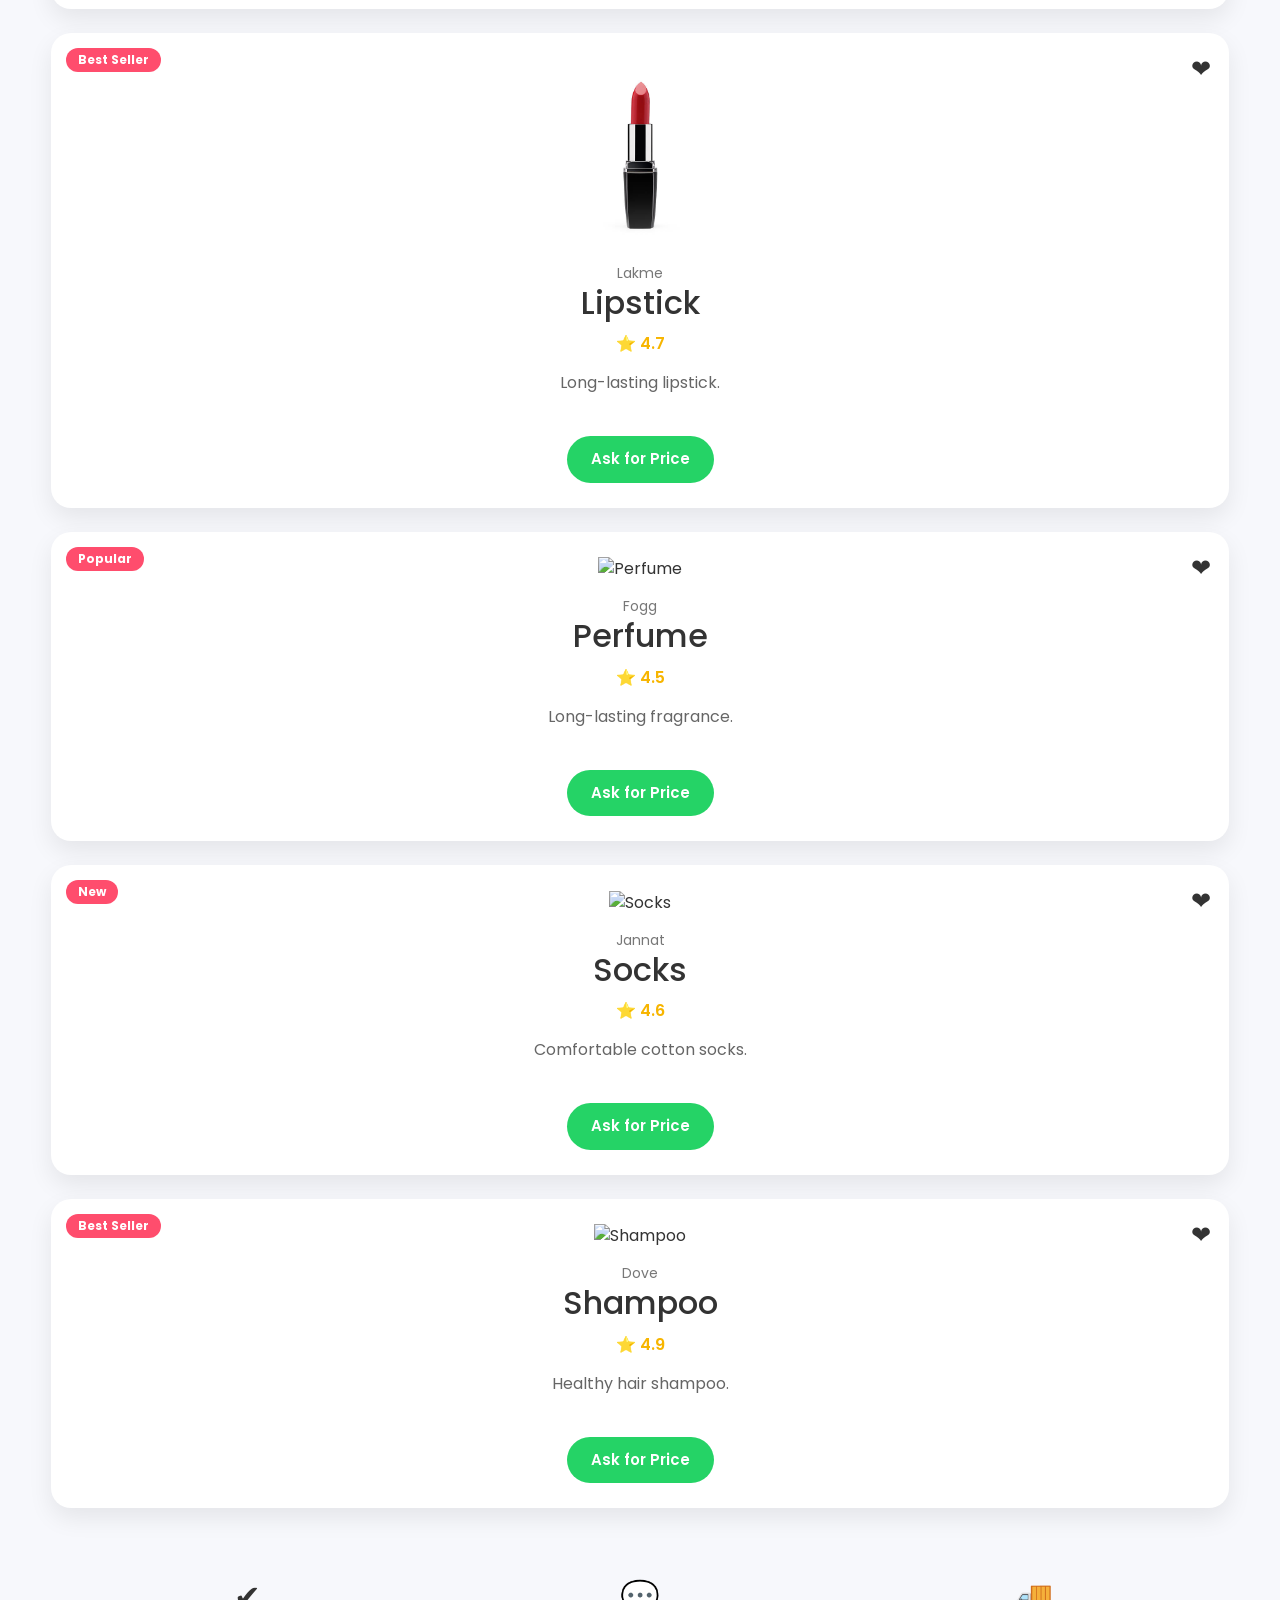
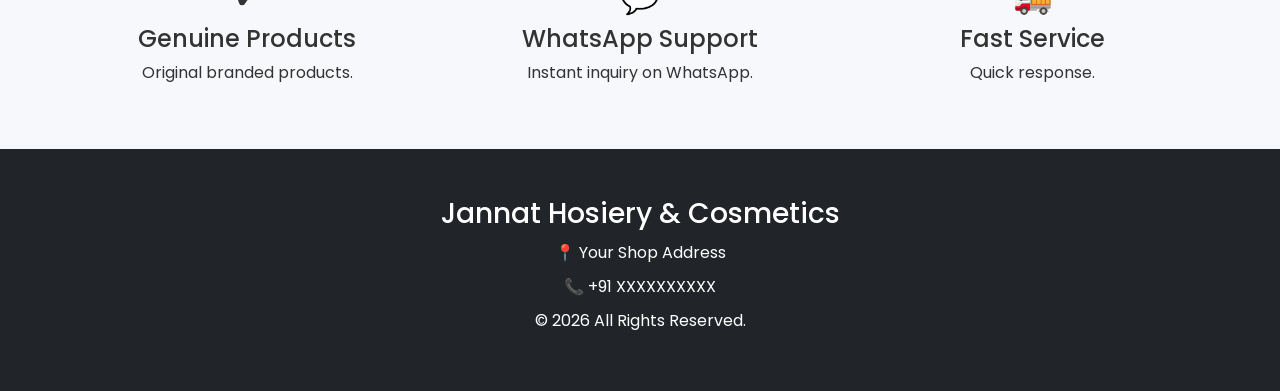
==== commit 3a97e6a9: "Update index.html" ====
--- a/index.html
+++ b/index.html
@@ -3,13 +3,23 @@
 
 <head>
 
-    <meta charset="UTF-8">
-
-    <meta name="viewport" content="width=device-width, initial-scale=1.0">
-
-    <title>Jannat Hosiery & Cosmetics</title>
-
-    <link rel="stylesheet" href="style.css">
+<meta charset="UTF-8">
+
+<meta name="viewport" content="width=device-width, initial-scale=1">
+
+<title>Jannat Hosiery & Cosmetics</title>
+
+<!-- Bootstrap -->
+
+<link href="https://cdn.jsdelivr.net/npm/bootstrap@5.3.7/dist/css/bootstrap.min.css" rel="stylesheet">
+
+<!-- Bootstrap Icons -->
+
+<link rel="stylesheet" href="https://cdn.jsdelivr.net/npm/bootstrap-icons@1.11.3/font/bootstrap-icons.min.css">
+
+<!-- Custom CSS -->
+
+<link rel="stylesheet" href="style.css">
 
 </head>
 
@@ -17,163 +27,257 @@
 
 <!-- ================= NAVBAR ================= -->
 
-<header>
-
-    <div class="navbar">
-
-        <div class="logo">
-            Jannat Hosiery & Cosmetics
-        </div>
-
-        <div class="search-box">
-
-            <input
-                type="text"
-                id="search"
-                placeholder="🔍 Search products...">
-
-        </div>
-
-        <nav>
-
-            <a href="index.html">Home</a>
-
-            <a href="products.html">Products</a>
-
-            <a href="about.html">About</a>
-
-            <a href="contact.html">Contact</a>
-
-        </nav>
-
-    </div>
-
-</header>
+<nav class="navbar navbar-expand-lg navbar-light bg-white shadow-sm sticky-top">
+
+<div class="container">
+
+<a class="navbar-brand fw-bold text-danger fs-3" href="#">
+
+Jannat Hosiery
+
+</a>
+
+<button class="navbar-toggler"
+
+type="button"
+
+data-bs-toggle="collapse"
+
+data-bs-target="#menu">
+
+<span class="navbar-toggler-icon"></span>
+
+</button>
+
+<div class="collapse navbar-collapse"
+
+id="menu">
+
+<form class="d-flex mx-auto w-50">
+
+<input
+
+class="form-control"
+
+id="search"
+
+type="search"
+
+placeholder="Search Products...">
+
+</form>
+
+<ul class="navbar-nav">
+
+<li class="nav-item">
+
+<a class="nav-link active"
+
+href="index.html">
+
+Home
+
+</a>
+
+</li>
+
+<li class="nav-item">
+
+<a class="nav-link"
+
+href="products.html">
+
+Products
+
+</a>
+
+</li>
+
+<li class="nav-item">
+
+<a class="nav-link"
+
+href="about.html">
+
+About
+
+</a>
+
+</li>
+
+<li class="nav-item">
+
+<a class="nav-link"
+
+href="contact.html">
+
+Contact
+
+</a>
+
+</li>
+
+</ul>
+
+</div>
+
+</div>
+
+</nav>
 
 <!-- ================= HERO ================= -->
 
-<section class="hero">
-
-    <h1>Welcome to Jannat Hosiery & Cosmetics</h1>
-
-    <p>
-        Beauty • Hosiery • Cosmetics • Personal Care
-    </p>
-
-    <button onclick="window.location='products.html'">
-        Shop Now
-    </button>
-
-</section>
-
-<!-- ================= CATEGORIES ================= -->
-
-<section class="container">
-
-    <h2 class="section-title">
-        Shop By Category
-    </h2>
-
-    <div class="categories">
-
-        <button onclick="window.location='products.html'">
-            Cosmetics
-        </button>
-
-        <button onclick="window.location='products.html'">
-            Skin Care
-        </button>
-
-        <button onclick="window.location='products.html'">
-            Hair Care
-        </button>
-
-        <button onclick="window.location='products.html'">
-            Hosiery
-        </button>
-
-        <button onclick="window.location='products.html'">
-            Fragrance
-        </button>
-
-    </div>
-
-</section>
-
-<!-- ================= FEATURED PRODUCTS ================= -->
-
-<section class="container">
-
-    <h2 class="section-title">
-        Featured Products
-    </h2>
-
-    <div id="products" class="product-grid"></div>
-
-</section>
-
-<!-- ================= WHY CHOOSE US ================= -->
-
-<section class="container">
-
-    <h2 class="section-title">
-        Why Choose Us?
-    </h2>
-
-    <div class="product-grid">
-
-        <div class="product">
-
-            <h2>✔ Genuine Products</h2>
-
-            <p>
-                We provide original beauty, cosmetics and hosiery products.
-            </p>
-
-        </div>
-
-        <div class="product">
-
-            <h2>💬 Easy WhatsApp Inquiry</h2>
-
-            <p>
-                Ask for prices instantly through WhatsApp.
-            </p>
-
-        </div>
-
-        <div class="product">
-
-            <h2>🚚 Fast Service</h2>
-
-            <p>
-                Quick response and excellent customer support.
-            </p>
-
-        </div>
-
-    </div>
+<section class="hero text-center">
+
+<div class="container">
+
+<h1>
+
+Welcome to
+
+Jannat Hosiery & Cosmetics
+
+</h1>
+
+<p>
+
+Beauty • Hosiery • Cosmetics • Personal Care
+
+</p>
+
+<a
+
+href="products.html"
+
+class="btn btn-danger btn-lg rounded-pill px-5">
+
+Shop Now
+
+</a>
+
+</div>
+
+</section>
+
+<!-- ================= CATEGORY ================= -->
+
+<section class="container my-5">
+
+<h2 class="text-center mb-4">
+
+Shop By Category
+
+</h2>
+
+<div
+
+id="categories"
+
+class="d-flex flex-wrap justify-content-center gap-3">
+
+</div>
+
+</section>
+
+<!-- ================= PRODUCTS ================= -->
+
+<section class="container mb-5">
+
+<h2 class="text-center mb-4">
+
+Featured Products
+
+</h2>
+
+<div
+
+id="products"
+
+class="row g-4">
+
+</div>
+
+</section>
+
+<!-- ================= WHY US ================= -->
+
+<section class="container mb-5">
+
+<div class="row text-center">
+
+<div class="col-md-4">
+
+<h2>✔</h2>
+
+<h4>Genuine Products</h4>
+
+<p>
+
+Original branded products.
+
+</p>
+
+</div>
+
+<div class="col-md-4">
+
+<h2>💬</h2>
+
+<h4>WhatsApp Support</h4>
+
+<p>
+
+Instant inquiry on WhatsApp.
+
+</p>
+
+</div>
+
+<div class="col-md-4">
+
+<h2>🚚</h2>
+
+<h4>Fast Service</h4>
+
+<p>
+
+Quick response.
+
+</p>
+
+</div>
+
+</div>
 
 </section>
 
 <!-- ================= FOOTER ================= -->
 
-<footer>
-
-    <h2>Jannat Hosiery & Cosmetics</h2>
-
-    <p>📍 Your Shop Address</p>
-
-    <p>📞 WhatsApp: +91 XXXXXXXXXX</p>
-
-    <p>📧 your@email.com</p>
-
-    <br>
-
-    <p>
-        © 2026 Jannat Hosiery & Cosmetics.
-        All Rights Reserved.
-    </p>
+<footer class="bg-dark text-white text-center p-5">
+
+<h3>
+
+Jannat Hosiery & Cosmetics
+
+</h3>
+
+<p>
+
+📍 Your Shop Address
+
+</p>
+
+<p>
+
+📞 +91 XXXXXXXXXX
+
+</p>
+
+<p>
+
+© 2026 All Rights Reserved.
+
+</p>
 
 </footer>
 
@@ -181,6 +285,8 @@
 
 <script src="script.js"></script>
 
+<script src="https://cdn.jsdelivr.net/npm/bootstrap@5.3.7/dist/js/bootstrap.bundle.min.js"></script>
+
 </body>
 
 </html>
--- a/style.css
+++ b/style.css
@@ -1,3 +1,9 @@
+/* ===========================
+   GOOGLE FONT
+=========================== */
+
+@import url('https://fonts.googleapis.com/css2?family=Poppins:wght@300;400;500;600;700&display=swap');
+
 /* ===========================
    RESET
 =========================== */
@@ -6,7 +12,7 @@
     margin:0;
     padding:0;
     box-sizing:border-box;
-    font-family:Arial,Helvetica,sans-serif;
+    font-family:'Poppins',sans-serif;
 }
 
 html{
@@ -14,7 +20,7 @@
 }
 
 body{
-    background:#f5f5f5;
+    background:#f7f8fc;
     color:#333;
 }
 
@@ -22,293 +28,430 @@
    NAVBAR
 =========================== */
 
+header{
+    position:sticky;
+    top:0;
+    z-index:1000;
+}
+
 .navbar{
+
     display:flex;
     justify-content:space-between;
     align-items:center;
-    padding:18px 40px;
-    background:#fff;
-    box-shadow:0 2px 12px rgba(0,0,0,.08);
-    position:sticky;
-    top:0;
-    z-index:1000;
+
+    padding:18px 6%;
+
+    background:white;
+
+    box-shadow:0 5px 20px rgba(0,0,0,.08);
+
 }
 
 .logo{
+
     font-size:28px;
-    font-weight:bold;
+
+    font-weight:700;
+
     color:#ff4d6d;
+
 }
 
 .search-box input{
+
     width:330px;
-    padding:12px 18px;
+
+    padding:13px 18px;
+
+    border-radius:40px;
+
     border:1px solid #ddd;
+
+    outline:none;
+
+    transition:.3s;
+
+}
+
+.search-box input:focus{
+
+    border-color:#ff4d6d;
+
+    box-shadow:0 0 8px rgba(255,77,109,.25);
+
+}
+
+nav{
+
+    display:flex;
+
+    gap:25px;
+
+}
+
+nav a{
+
+    text-decoration:none;
+
+    color:#444;
+
+    font-weight:600;
+
+    transition:.3s;
+
+}
+
+nav a:hover{
+
+    color:#ff4d6d;
+
+}
+
+/* ===========================
+   HERO
+=========================== */
+
+.hero{
+
+    background:linear-gradient(135deg,#ff4d6d,#ff758f);
+
+    color:white;
+
+    text-align:center;
+
+    padding:110px 20px;
+
+}
+
+.hero h1{
+
+    font-size:58px;
+
+    margin-bottom:20px;
+
+}
+
+.hero p{
+
+    font-size:22px;
+
+    margin-bottom:35px;
+
+}
+
+.hero button{
+
+    background:white;
+
+    color:#ff4d6d;
+
+    border:none;
+
+    padding:16px 40px;
+
+    border-radius:50px;
+
+    font-size:18px;
+
+    font-weight:600;
+
+    cursor:pointer;
+
+    transition:.3s;
+
+}
+
+.hero button:hover{
+
+    transform:translateY(-3px);
+
+}
+
+/* ===========================
+   SECTION
+=========================== */
+
+.container{
+
+    width:92%;
+
+    max-width:1400px;
+
+    margin:70px auto;
+
+}
+
+.section-title{
+
+    text-align:center;
+
+    font-size:38px;
+
+    margin-bottom:40px;
+
+}
+
+/* ===========================
+   CATEGORY BUTTONS
+=========================== */
+
+.categories{
+
+    display:flex;
+
+    justify-content:center;
+
+    flex-wrap:wrap;
+
+    gap:15px;
+
+    margin-bottom:45px;
+
+}
+
+.categories button{
+
+    background:white;
+
+    border:2px solid #ff4d6d;
+
+    color:#ff4d6d;
+
+    padding:12px 28px;
+
+    border-radius:40px;
+
+    cursor:pointer;
+
+    font-size:15px;
+
+    font-weight:600;
+
+    transition:.3s;
+
+}
+
+.categories button:hover{
+
+    background:#ff4d6d;
+
+    color:white;
+
+}
+
+/* ===========================
+   PRODUCTS
+=========================== */
+
+.product-grid{
+
+    display:grid;
+
+    grid-template-columns:repeat(auto-fit,minmax(280px,1fr));
+
+    gap:30px;
+
+}
+
+.product{
+
+    background:white;
+
+    border-radius:20px;
+
+    padding:25px;
+
+    text-align:center;
+
+    position:relative;
+
+    box-shadow:0 10px 25px rgba(0,0,0,.08);
+
+    transition:.35s;
+
+}
+
+.product:hover{
+
+    transform:translateY(-10px);
+
+}
+
+.product img{
+
+    width:190px;
+
+    height:190px;
+
+    object-fit:contain;
+
+    transition:.35s;
+
+}
+
+.product:hover img{
+
+    transform:scale(1.08);
+
+}
+
+.badge{
+
+    position:absolute;
+
+    left:15px;
+
+    top:15px;
+
+    background:#ff4d6d;
+
+    color:white;
+
+    padding:6px 12px;
+
+    border-radius:20px;
+
+    font-size:12px;
+
+}
+
+.wishlist{
+
+    position:absolute;
+
+    right:18px;
+
+    top:18px;
+
+    font-size:24px;
+
+    cursor:pointer;
+
+}
+
+.brand{
+
+    display:block;
+
+    color:#777;
+
+    margin-top:15px;
+
+}
+
+.rating{
+
+    color:#f7b500;
+
+    margin:10px 0;
+
+    font-weight:600;
+
+}
+
+.product p{
+
+    color:#666;
+
+    margin:15px 0;
+
+    min-height:50px;
+
+}
+
+.product button{
+
+    background:#25D366;
+
+    color:white;
+
+    border:none;
+
+    padding:12px 24px;
+
     border-radius:30px;
-    outline:none;
-}
-
-.search-box input:focus{
-    border-color:#ff4d6d;
-}
-
-nav{
-    display:flex;
-    gap:25px;
-}
-
-nav a{
-    text-decoration:none;
-    color:#333;
-    font-weight:bold;
-}
-
-nav a:hover{
-    color:#ff4d6d;
-}
-
-/* ===========================
-   HERO
-=========================== */
-
-.hero{
-    background:linear-gradient(135deg,#ff4d6d,#ff758f);
+
+    cursor:pointer;
+
+    font-size:15px;
+
+    font-weight:600;
+
+}
+
+.product button:hover{
+
+    background:#1daa55;
+
+}
+
+/* ===========================
+   FOOTER
+=========================== */
+
+footer{
+
+    background:#222;
+
     color:white;
+
     text-align:center;
-    padding:80px 20px;
+
+    padding:60px 20px;
+
+}
+
+footer h2{
+
+    margin-bottom:20px;
+
+}
+
+footer p{
+
+    margin:10px 0;
+
+}
+
+/* ===========================
+   MOBILE
+=========================== */
+
+@media(max-width:900px){
+
+.navbar{
+
+    flex-direction:column;
+
+    gap:20px;
+
+}
+
+.search-box input{
+
+    width:100%;
+
 }
 
 .hero h1{
-    font-size:48px;
+
+    font-size:38px;
+
 }
 
 .hero p{
-    margin:20px 0;
-    font-size:20px;
-}
-
-.hero button{
-    background:white;
-    color:#ff4d6d;
-    border:none;
-    padding:15px 35px;
-    border-radius:30px;
-    cursor:pointer;
-    font-size:17px;
-    font-weight:bold;
-}
-
-/* ===========================
-   CONTAINER
-=========================== */
-
-.container{
-    width:92%;
-    max-width:1400px;
-    margin:50px auto;
-}
-
-.section-title{
-    text-align:center;
-    margin-bottom:35px;
-    font-size:36px;
-}
-
-/* ===========================
-   CATEGORY BUTTONS
-=========================== */
-
-.categories{
-    display:flex;
-    flex-wrap:wrap;
-    justify-content:center;
-    gap:12px;
-    margin-bottom:40px;
-}
-
-.categories button{
-    border:2px solid #ff4d6d;
-    background:white;
-    color:#ff4d6d;
-    padding:10px 20px;
-    border-radius:30px;
-    cursor:pointer;
-    font-weight:bold;
-    transition:.3s;
-}
-
-.categories button:hover{
-    background:#ff4d6d;
-    color:white;
-}
-
-/* ===========================
-   PRODUCT GRID
-=========================== */
-
-.product-grid{
-    display:grid;
-    grid-template-columns:repeat(auto-fit,minmax(270px,1fr));
-    gap:30px;
-}
-
-/* ===========================
-   PRODUCT CARD
-=========================== */
-
-.product{
-    background:white;
-    border-radius:18px;
-    padding:20px;
-    text-align:center;
-    position:relative;
-    box-shadow:0 5px 15px rgba(0,0,0,.08);
-    transition:.3s;
-}
-
-.product:hover{
-    transform:translateY(-8px);
-    box-shadow:0 12px 25px rgba(0,0,0,.15);
+
+    font-size:18px;
+
 }
 
 .product img{
-    width:180px;
-    height:180px;
-    object-fit:contain;
-    transition:.3s;
-}
-
-.product:hover img{
-    transform:scale(1.08);
-}
-
-.product h2{
-    margin-top:18px;
-    margin-bottom:10px;
-}
-
-.product p{
-    color:#666;
-    margin:15px 0;
-    line-height:1.5;
-}
-
-/* ===========================
-   BADGE
-=========================== */
-
-.badge{
-    position:absolute;
-    top:15px;
-    left:15px;
-    background:#ff4d6d;
-    color:white;
-    padding:6px 12px;
-    border-radius:20px;
-    font-size:12px;
-    font-weight:bold;
-}
-
-/* ===========================
-   WISHLIST
-=========================== */
-
-.wishlist{
-    position:absolute;
-    top:15px;
-    right:15px;
-    font-size:24px;
-    cursor:pointer;
-    color:#bbb;
-    transition:.3s;
-}
-
-.wishlist:hover{
-    color:red;
-}
-
-/* ===========================
-   BRAND
-=========================== */
-
-.brand{
-    display:block;
-    color:#888;
-    font-size:14px;
-    margin-top:15px;
-}
-
-/* ===========================
-   RATING
-=========================== */
-
-.rating{
-    color:#ff9800;
-    font-weight:bold;
-    margin:10px 0;
-}
-
-/* ===========================
-   BUTTON
-=========================== */
-
-.product button{
-    background:#25D366;
-    color:white;
-    border:none;
-    padding:12px 22px;
-    border-radius:30px;
-    cursor:pointer;
-    font-size:15px;
-    font-weight:bold;
-}
-
-.product button:hover{
-    background:#1da851;
-}
-
-/* ===========================
-   FOOTER
-=========================== */
-
-footer{
-    margin-top:70px;
-    background:#222;
-    color:white;
-    text-align:center;
-    padding:50px 20px;
-}
-
-footer p{
-    margin:10px 0;
-}
-
-/* ===========================
-   MOBILE
-=========================== */
-
-@media(max-width:900px){
-
-.navbar{
-    flex-direction:column;
-    gap:20px;
-}
-
-.search-box input{
-    width:100%;
-}
-
-.hero h1{
-    font-size:34px;
-}
-
-.hero p{
-    font-size:18px;
-}
-
-.product img{
+
     width:150px;
+
     height:150px;
-}
-
-}
+
+}
+
+}
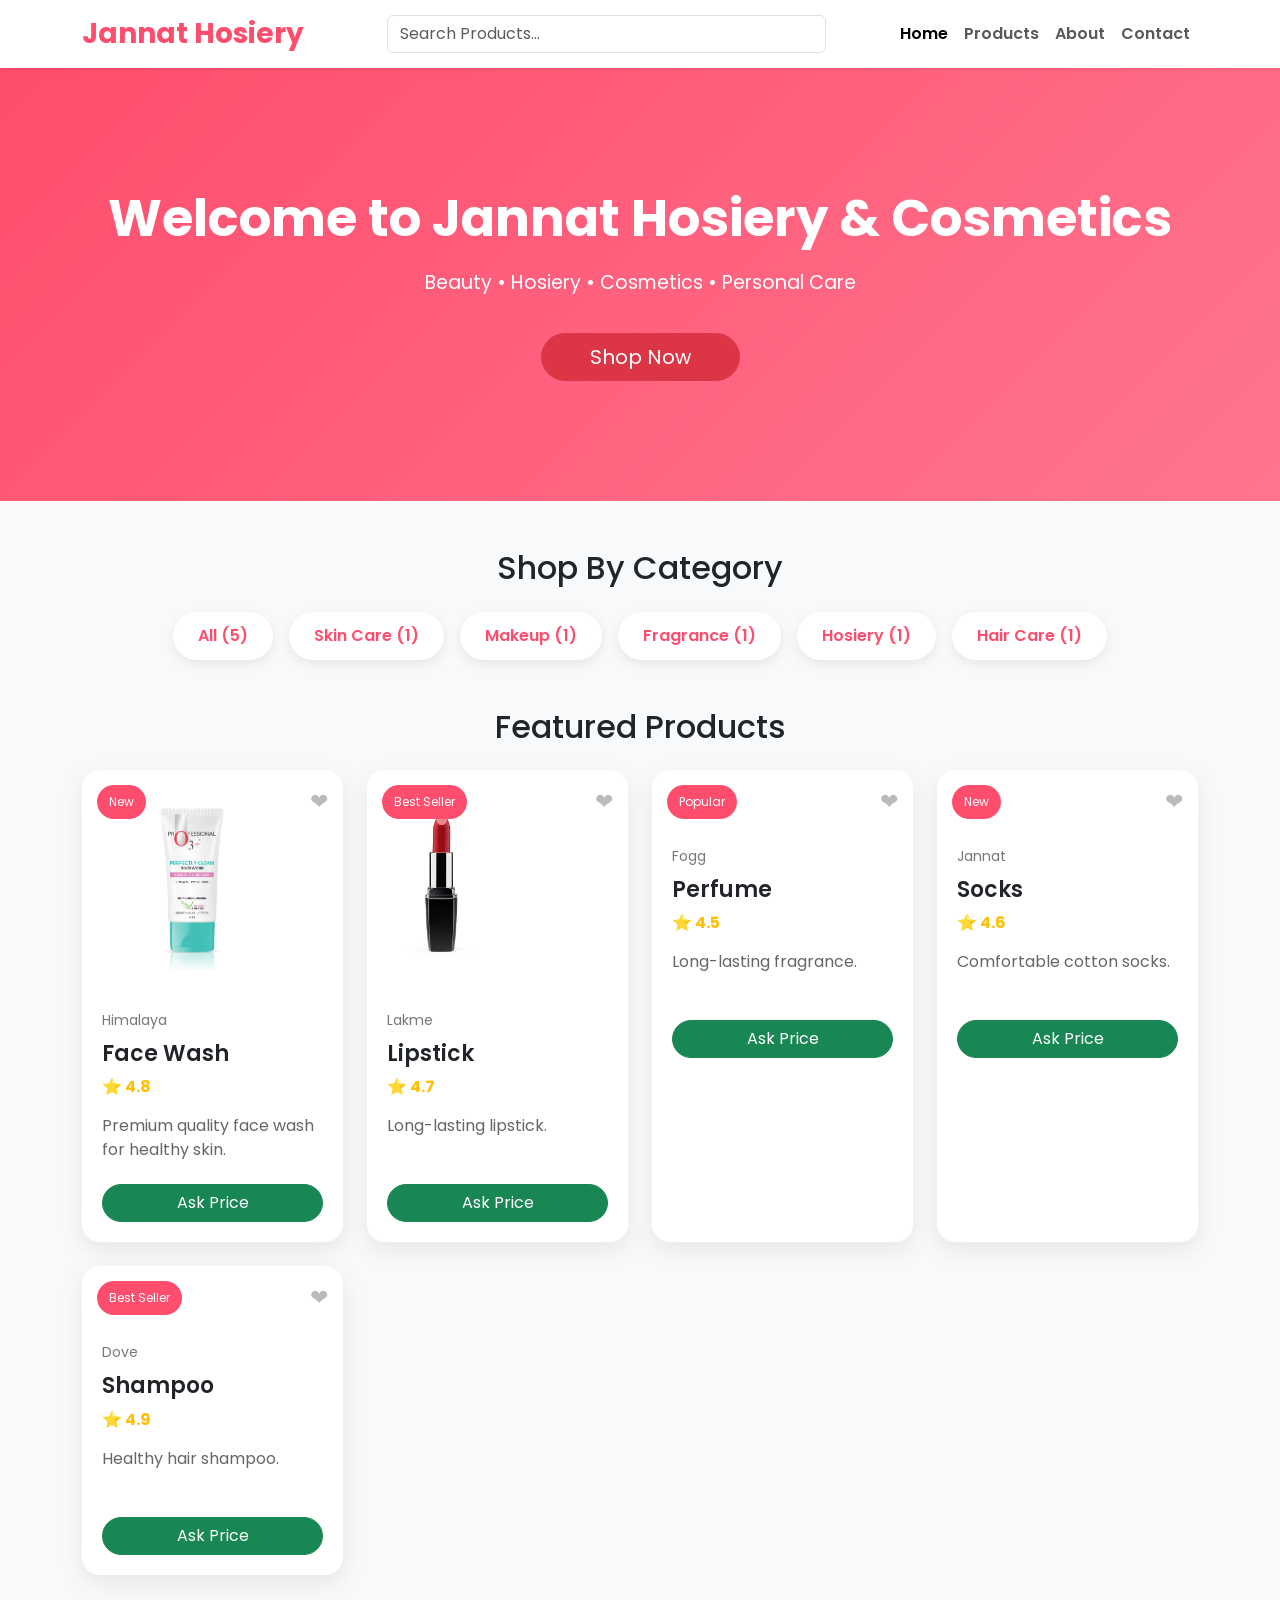
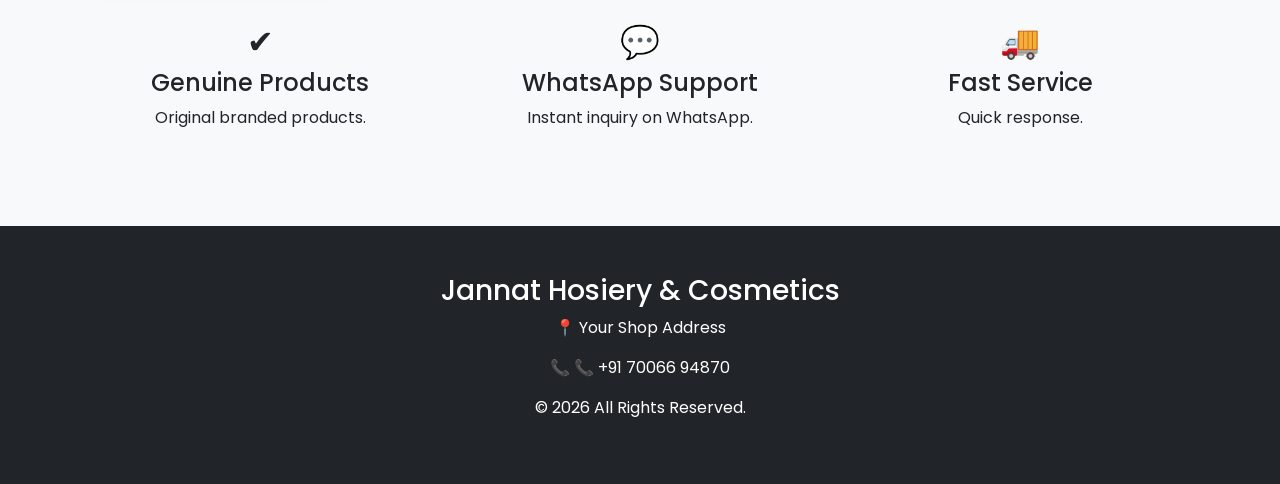
==== commit c637130d: "Update index.html" ====
--- a/index.html
+++ b/index.html
@@ -269,7 +269,7 @@
 
 <p>
 
-📞 +91 XXXXXXXXXX
+📞 📞 +91 70066 94870
 
 </p>
 
--- a/style.css
+++ b/style.css
@@ -1,12 +1,5 @@
-/* ===========================
-   GOOGLE FONT
-=========================== */
-
+/* Google Font */
 @import url('https://fonts.googleapis.com/css2?family=Poppins:wght@300;400;500;600;700&display=swap');
-
-/* ===========================
-   RESET
-=========================== */
 
 *{
     margin:0;
@@ -15,443 +8,222 @@
     font-family:'Poppins',sans-serif;
 }
 
-html{
-    scroll-behavior:smooth;
-}
-
 body{
-    background:#f7f8fc;
-    color:#333;
-}
-
-/* ===========================
-   NAVBAR
-=========================== */
-
-header{
-    position:sticky;
-    top:0;
-    z-index:1000;
-}
-
-.navbar{
-
-    display:flex;
-    justify-content:space-between;
-    align-items:center;
-
-    padding:18px 6%;
+    background:#f8f9fa;
+}
+
+/* ================= HERO ================= */
+
+.hero{
+    background:linear-gradient(135deg,#ff4d6d,#ff758f);
+    color:white;
+    padding:120px 20px;
+}
+
+.hero h1{
+    font-size:3.2rem;
+    font-weight:700;
+}
+
+.hero p{
+    font-size:1.2rem;
+    margin:20px 0 35px;
+}
+
+/* ================= NAVBAR ================= */
+
+.navbar-brand{
+    color:#ff4d6d !important;
+}
+
+.nav-link{
+    font-weight:600;
+}
+
+.nav-link:hover{
+    color:#ff4d6d !important;
+}
+
+/* ================= CATEGORY BUTTON ================= */
+
+#categories button{
+
+    border:none;
 
     background:white;
 
-    box-shadow:0 5px 20px rgba(0,0,0,.08);
-
-}
-
-.logo{
-
-    font-size:28px;
-
-    font-weight:700;
-
     color:#ff4d6d;
 
-}
-
-.search-box input{
-
-    width:330px;
-
-    padding:13px 18px;
-
-    border-radius:40px;
-
-    border:1px solid #ddd;
-
-    outline:none;
+    padding:12px 25px;
+
+    border-radius:50px;
+
+    font-weight:600;
+
+    box-shadow:0 4px 12px rgba(0,0,0,.08);
 
     transition:.3s;
 
 }
 
-.search-box input:focus{
-
-    border-color:#ff4d6d;
-
-    box-shadow:0 0 8px rgba(255,77,109,.25);
-
-}
-
-nav{
-
-    display:flex;
-
-    gap:25px;
-
-}
-
-nav a{
-
-    text-decoration:none;
-
-    color:#444;
+#categories button:hover{
+
+    background:#ff4d6d;
+
+    color:white;
+
+    transform:translateY(-3px);
+
+}
+
+/* ================= PRODUCT CARD ================= */
+
+.product-card{
+
+    background:white;
+
+    border-radius:18px;
+
+    overflow:hidden;
+
+    box-shadow:0 8px 25px rgba(0,0,0,.08);
+
+    transition:.3s;
+
+    height:100%;
+
+}
+
+.product-card:hover{
+
+    transform:translateY(-8px);
+
+}
+
+.product-card img{
+
+    height:220px;
+
+    object-fit:contain;
+
+    padding:20px;
+
+    transition:.3s;
+
+}
+
+.product-card:hover img{
+
+    transform:scale(1.05);
+
+}
+
+.product-body{
+
+    padding:20px;
+
+}
+
+.product-brand{
+
+    color:#777;
+
+    font-size:14px;
+
+}
+
+.product-rating{
+
+    color:#ffc107;
+
+    font-weight:bold;
+
+}
+
+.product-title{
+
+    font-size:22px;
 
     font-weight:600;
 
-    transition:.3s;
-
-}
-
-nav a:hover{
-
-    color:#ff4d6d;
-
-}
-
-/* ===========================
-   HERO
-=========================== */
+    margin-top:10px;
+
+}
+
+.product-description{
+
+    color:#666;
+
+    margin:15px 0;
+
+    min-height:55px;
+
+}
+
+.badge-custom{
+
+    position:absolute;
+
+    left:15px;
+
+    top:15px;
+
+    background:#ff4d6d;
+
+    color:white;
+
+    padding:8px 12px;
+
+    border-radius:30px;
+
+    font-size:12px;
+
+}
+
+.wishlist{
+
+    position:absolute;
+
+    right:15px;
+
+    top:15px;
+
+    font-size:22px;
+
+    cursor:pointer;
+
+    color:#bbb;
+
+}
+
+.wishlist:hover{
+
+    color:red;
+
+}
+
+/* ================= FOOTER ================= */
+
+footer{
+
+    margin-top:80px;
+
+}
+
+/* ================= MOBILE ================= */
+
+@media(max-width:768px){
+
+.hero h1{
+
+font-size:2.2rem;
+
+}
 
 .hero{
 
-    background:linear-gradient(135deg,#ff4d6d,#ff758f);
-
-    color:white;
-
-    text-align:center;
-
-    padding:110px 20px;
-
-}
-
-.hero h1{
-
-    font-size:58px;
-
-    margin-bottom:20px;
-
-}
-
-.hero p{
-
-    font-size:22px;
-
-    margin-bottom:35px;
-
-}
-
-.hero button{
-
-    background:white;
-
-    color:#ff4d6d;
-
-    border:none;
-
-    padding:16px 40px;
-
-    border-radius:50px;
-
-    font-size:18px;
-
-    font-weight:600;
-
-    cursor:pointer;
-
-    transition:.3s;
-
-}
-
-.hero button:hover{
-
-    transform:translateY(-3px);
-
-}
-
-/* ===========================
-   SECTION
-=========================== */
-
-.container{
-
-    width:92%;
-
-    max-width:1400px;
-
-    margin:70px auto;
-
-}
-
-.section-title{
-
-    text-align:center;
-
-    font-size:38px;
-
-    margin-bottom:40px;
-
-}
-
-/* ===========================
-   CATEGORY BUTTONS
-=========================== */
-
-.categories{
-
-    display:flex;
-
-    justify-content:center;
-
-    flex-wrap:wrap;
-
-    gap:15px;
-
-    margin-bottom:45px;
-
-}
-
-.categories button{
-
-    background:white;
-
-    border:2px solid #ff4d6d;
-
-    color:#ff4d6d;
-
-    padding:12px 28px;
-
-    border-radius:40px;
-
-    cursor:pointer;
-
-    font-size:15px;
-
-    font-weight:600;
-
-    transition:.3s;
-
-}
-
-.categories button:hover{
-
-    background:#ff4d6d;
-
-    color:white;
-
-}
-
-/* ===========================
-   PRODUCTS
-=========================== */
-
-.product-grid{
-
-    display:grid;
-
-    grid-template-columns:repeat(auto-fit,minmax(280px,1fr));
-
-    gap:30px;
-
-}
-
-.product{
-
-    background:white;
-
-    border-radius:20px;
-
-    padding:25px;
-
-    text-align:center;
-
-    position:relative;
-
-    box-shadow:0 10px 25px rgba(0,0,0,.08);
-
-    transition:.35s;
-
-}
-
-.product:hover{
-
-    transform:translateY(-10px);
-
-}
-
-.product img{
-
-    width:190px;
-
-    height:190px;
-
-    object-fit:contain;
-
-    transition:.35s;
-
-}
-
-.product:hover img{
-
-    transform:scale(1.08);
-
-}
-
-.badge{
-
-    position:absolute;
-
-    left:15px;
-
-    top:15px;
-
-    background:#ff4d6d;
-
-    color:white;
-
-    padding:6px 12px;
-
-    border-radius:20px;
-
-    font-size:12px;
-
-}
-
-.wishlist{
-
-    position:absolute;
-
-    right:18px;
-
-    top:18px;
-
-    font-size:24px;
-
-    cursor:pointer;
-
-}
-
-.brand{
-
-    display:block;
-
-    color:#777;
-
-    margin-top:15px;
-
-}
-
-.rating{
-
-    color:#f7b500;
-
-    margin:10px 0;
-
-    font-weight:600;
-
-}
-
-.product p{
-
-    color:#666;
-
-    margin:15px 0;
-
-    min-height:50px;
-
-}
-
-.product button{
-
-    background:#25D366;
-
-    color:white;
-
-    border:none;
-
-    padding:12px 24px;
-
-    border-radius:30px;
-
-    cursor:pointer;
-
-    font-size:15px;
-
-    font-weight:600;
-
-}
-
-.product button:hover{
-
-    background:#1daa55;
-
-}
-
-/* ===========================
-   FOOTER
-=========================== */
-
-footer{
-
-    background:#222;
-
-    color:white;
-
-    text-align:center;
-
-    padding:60px 20px;
-
-}
-
-footer h2{
-
-    margin-bottom:20px;
-
-}
-
-footer p{
-
-    margin:10px 0;
-
-}
-
-/* ===========================
-   MOBILE
-=========================== */
-
-@media(max-width:900px){
-
-.navbar{
-
-    flex-direction:column;
-
-    gap:20px;
-
-}
-
-.search-box input{
-
-    width:100%;
-
-}
-
-.hero h1{
-
-    font-size:38px;
-
-}
-
-.hero p{
-
-    font-size:18px;
-
-}
-
-.product img{
-
-    width:150px;
-
-    height:150px;
-
-}
-
-}
+padding:80px 20px;
+
+}
+
+}
